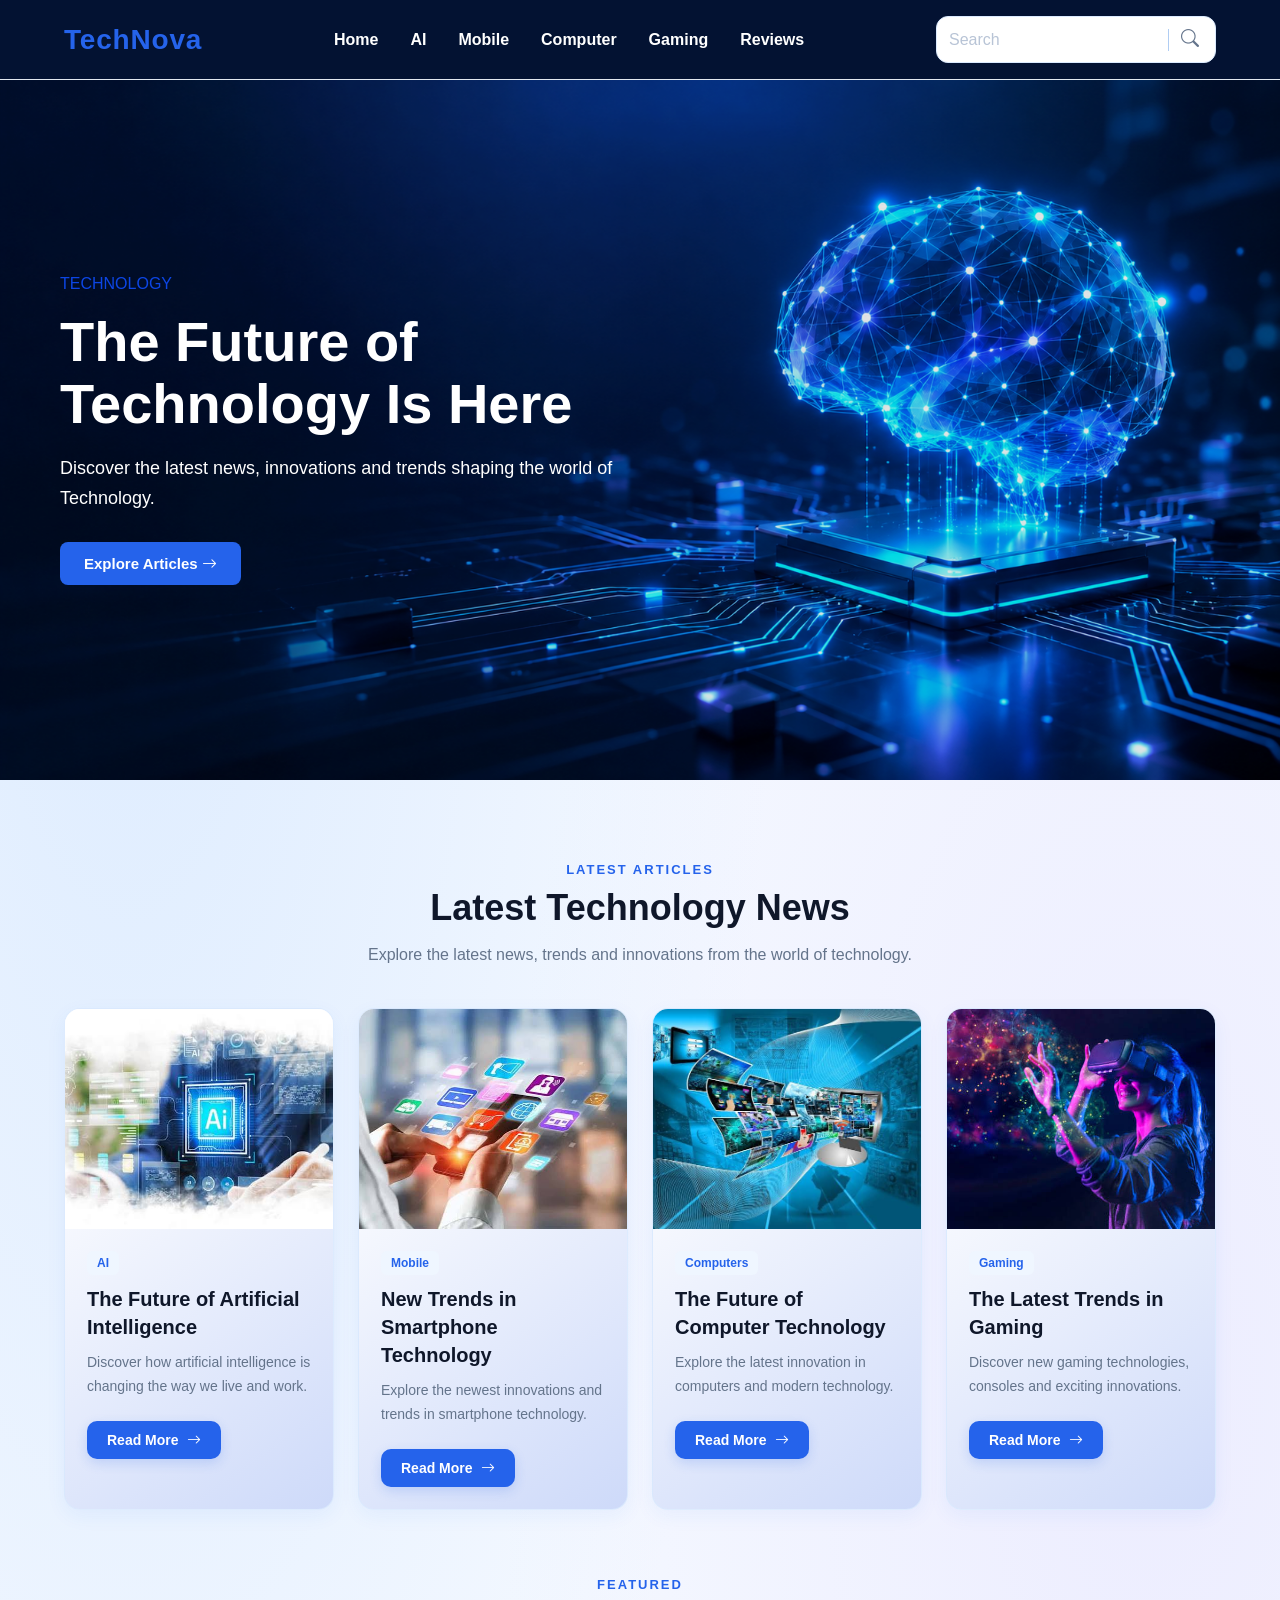
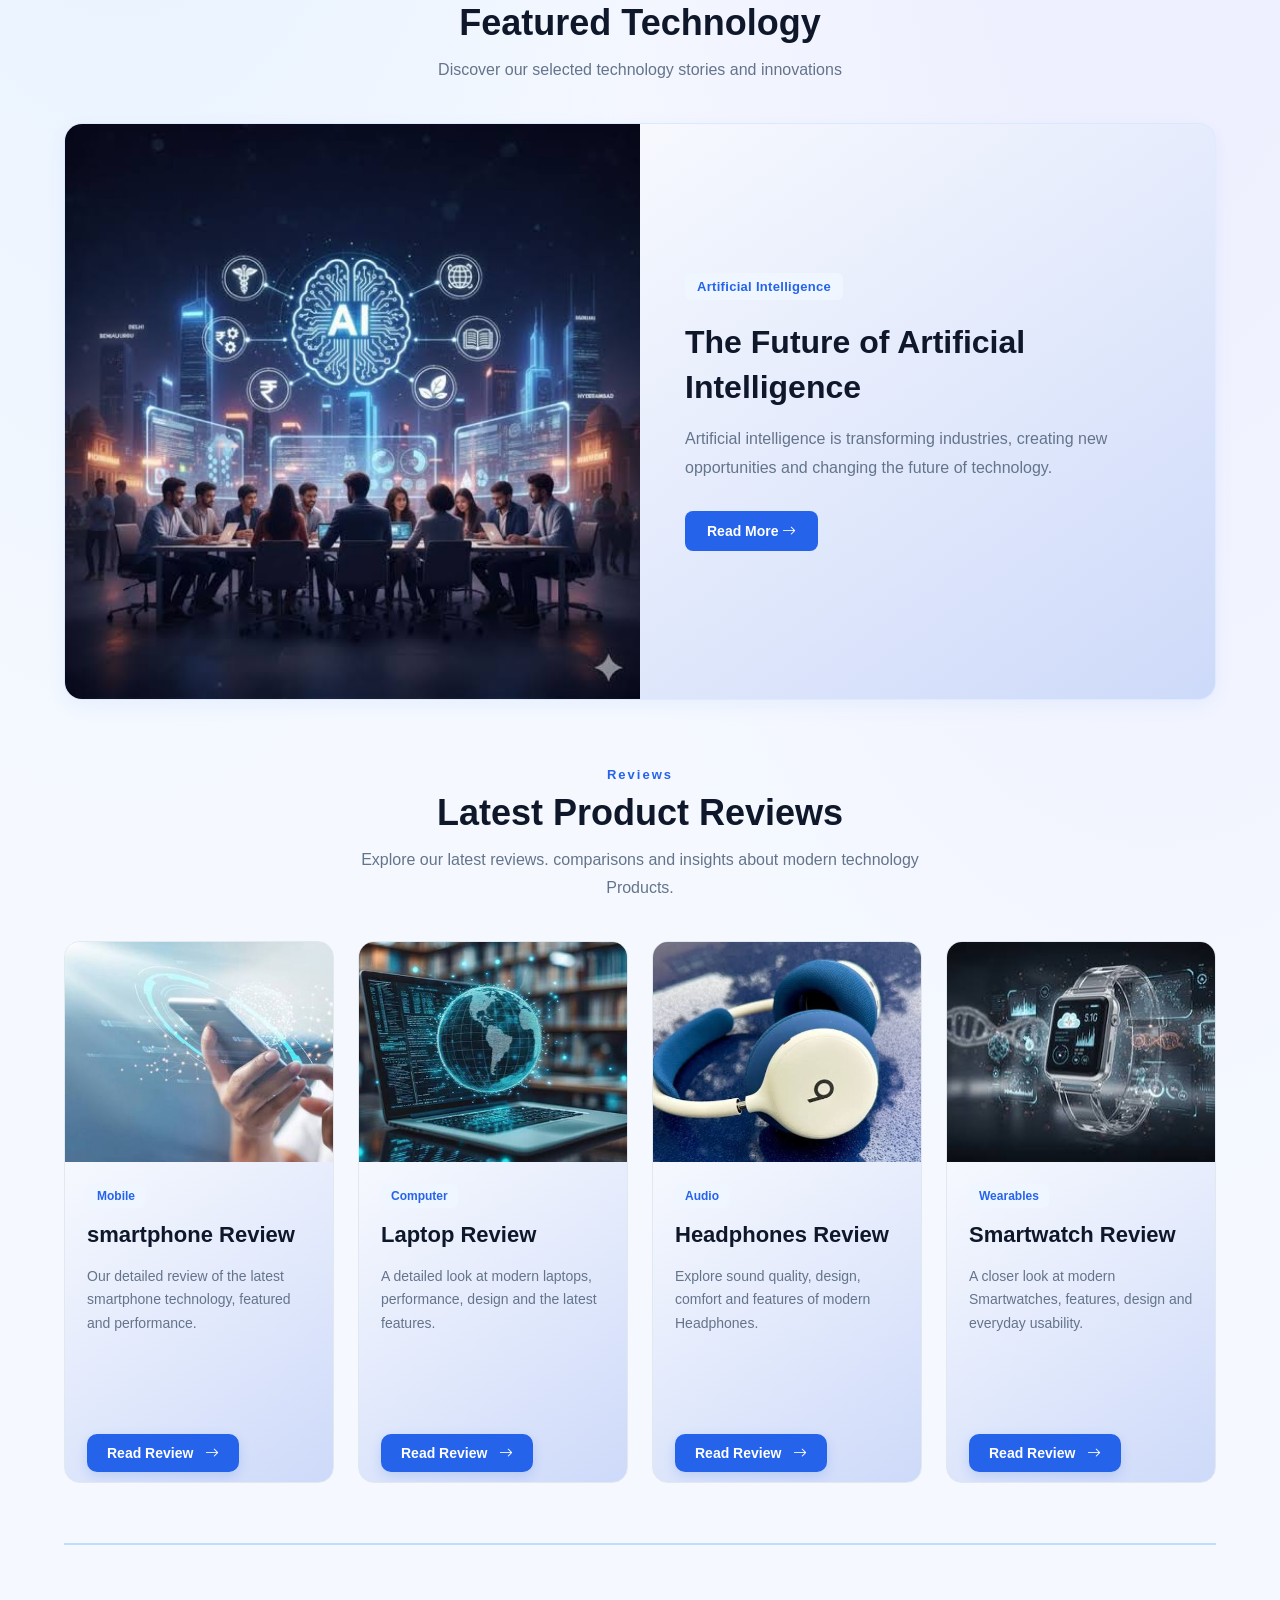
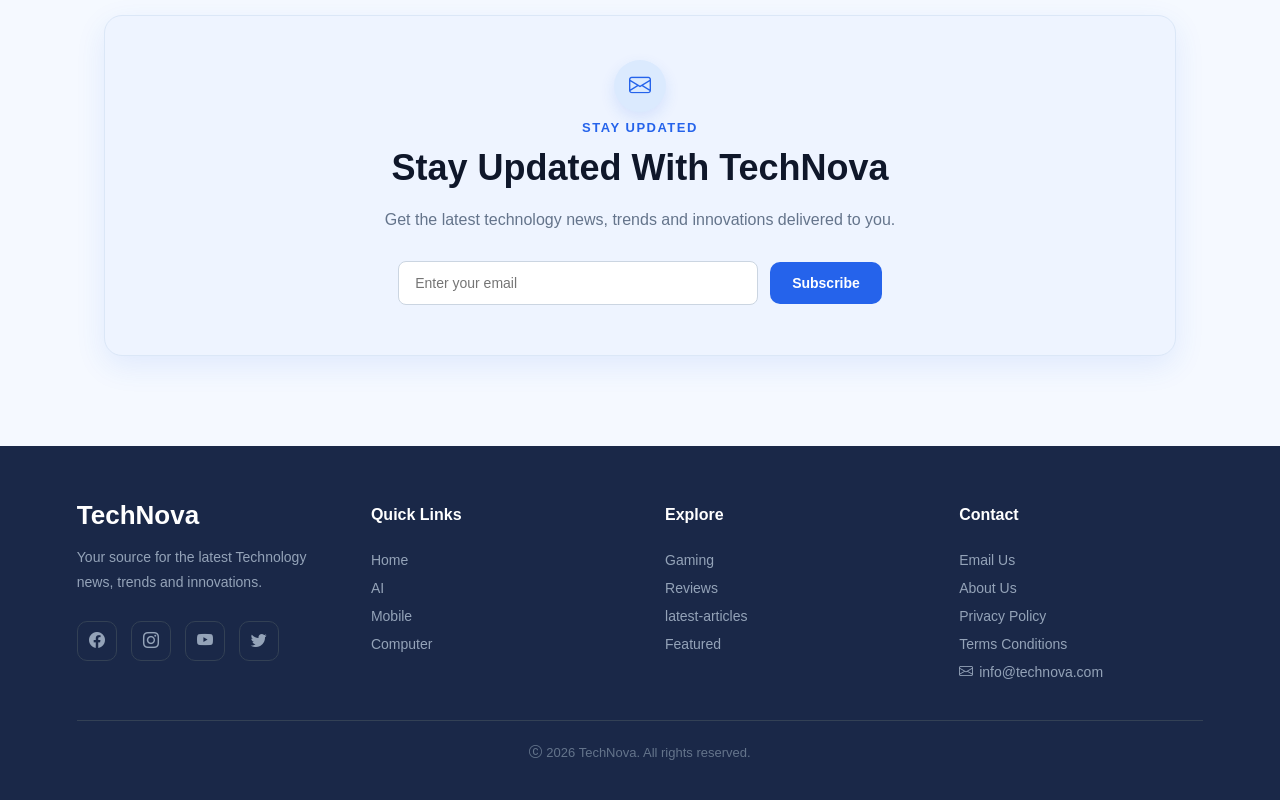
==== index.html @ 368cb89e "update" ====
<!DOCTYPE html>
<html lang='en'>
<head>
    <meta charset='utf-8'>
    <meta name='viewport' content='width=device-width, initial-scale=1'>
    <title>Technology</title> 
    <link rel='stylesheet' href='css/style.css'>
    <link rel="stylesheet" href="https://cdn.jsdelivr.net/npm/bootstrap-icons@1.11.3/font/bootstrap-icons.min.css">

</head>
<body>
    <header>
        <div class="logo">TechNova</div>
        <nav>
            <a href="index.html">Home</a>
            <a href="ai-details.html">AI</a>
            <a href="mobile-details.html">Mobile</a>
            <a href="computer-details.html">Computer</a>
            <a href="gaming-details.html">Gaming</a>
            <a href="reviews.html">Reviews</a>
        </nav>

        <div class="header-actions">
            <div class="search-content">
                <input type="search" id="searchInput" placeholder="Search" aria-label="Search technology">
                <span class="search-divider"></span>
                <button id="searchToggle" type="button" aria-label="Start search">
                    <i class="bi bi-search"></i>

                </button>

            </div>
            <div id="searchResults"></div>
            
        </div>

        

        
    </header>

    <!-- بخش دوم -->
     <main>
        <section class="hero">
            <div class="hero-content">
                <span class="hero-label">TECHNOLOGY</span>
                <h1>The Future of Technology Is Here</h1>
                <p>
                    Discover the latest news, innovations and trends shaping the world of Technology.
                </p>

                <a href="#" class="hero-btn">Explore Articles <i class="bi bi-arrow-right"></i></a>

            </div>

            <div class="brain-trigger"></div>

            <div class="hero-icons">

                <svg class="brain-connections">
                    <line class="connection-ai" x1="650" y1="175" x2="700" y2="155" />
                </svg>    

                </div>

                <!-- <div class="brain-lines">
                    <span class="line line-ai"></span>                    
                    <span class="line line-mobile"></span>
                    <span class="line line-computer"></span>
                    <span class="line line-gaming"></span>
                    <span class="line line-reviews"></span>

                </div> -->
                <span class="hero-icon icon-ai">
                    <i class="bi bi-robot"></i>
                    <span class="icon-label">AI</span>
                </span>

                <span class="hero-icon icon-mobile">
                    <i class="bi bi-phone"></i>
                    <span class="icon-label">Mobile</span>
                </span>

                <span class="hero-icon icon-computer">
                    <i class="bi bi-laptop"></i>
                    <span class="icon-label">Computer</span>
                </span>

                <span class="hero-icon icon-gaming">
                    <i class="bi bi-controller"></i>
                    <span class="icon-label">Gaming</span>
                </span>

                <span class="hero-icon icon-reviews">
                    <i class="bi bi-star"></i>
                    <span class="icon-label">Reviews</span>
                </span>

            </div>

        </section>

        
        <!-- بخش سوم -->
        <section class="latest-articles">
            <div class="section-heading">
                <span>LATEST ARTICLES</span>
                <h2>Latest Technology News</h2>

                <p>
                    Explore the latest news, trends and innovations from the world of technology.
                </p>

            </div>

            <div class="articles-grid">

                <article class="article-card">

                    <img src="images/ai/images (13).jpg" alt="Artificial Intelligence">
                    <div class="article-content">
                        <span class="article-category">AI</span>
                        <h3>The Future of Artificial Intelligence</h3>
                        <p>
                            Discover how artificial intelligence is changing the way we live and work.
                        </p>
                        <a href="ai-details.html" class="read-more">Read More <i class="bi bi-arrow-right"></i></a>

                    </div>

                </article>

                <article class="article-card">

                    <img src="images/mobile/images (25).jpg" alt="Mobile Technology">
                    <div class="article-content">
                        <span class="article-category">Mobile</span>
                        <h3>New Trends in Smartphone Technology</h3>
                        <p>
                            Explore the newest innovations and trends in  smartphone technology.
                        </p>
                        <a href="mobile-details.html" class="read-more">Read More <i class="bi bi-arrow-right"></i></a>

                    </div>

                </article>

                <article class="article-card">
                    <img src="images/computer/images (17).jpg" alt="Computer Technology">
                    <div class="article-content">
                        <span class="article-category">Computers</span>
                        <h3>The Future of Computer Technology</h3>
                        <p>
                            Explore the latest innovation in computers and modern technology.
                        </p>

                        <a href="computer-details.html" class="read-more">Read More <i class="bi bi-arrow-right"></i></a>

                    </div>

                </article>

                <article class="article-card">
                    <img src="images/gaming/images (31).jpg" alt="Gaming Technology">
                    <div class="article-content">
                        <span class="article-category">Gaming</span>
                        <h3>The Latest Trends in Gaming</h3>
                        <p>
                            Discover new gaming technologies, consoles and exciting innovations.
                        </p>
                        <a href="gaming-details.html" class="read-more">Read More <i class="bi bi-arrow-right"></i></a>

                    </div>

                </article>
            </div>
        </section>

        <!-- بخش چهارم -->
        <section class="featured-section">
            <div class="section-heading">
                <span>FEATURED</span>
                <h2>Featured Technology</h2>
                <p>
                    Discover our selected technology stories and innovations
                </p>

            </div>

            <div class="featured-card">
                <div class="featured-image">
                    <img src="images/images (14).jpg" alt="Featured Technology">

                </div>

                <div class="featured-content">
                <span class="featured-category">Artificial Intelligence</span>
                <h3>The Future of Artificial Intelligence</h3>
                <p>
                    Artificial intelligence is transforming industries, creating new opportunities and changing the future of technology.
                </p>

                <a href="#" class="featured-btn">Read More <i class="bi bi-arrow-right"></i></a>

            </div>

            </div>
           
        </section>

        <!-- بخش 5 -->

        <section class="reviews-section">
            <div class="section-heading">
                <span>Reviews</span>
                <h2>Latest Product Reviews</h2>
                <p>
                    Explore our latest reviews. comparisons and insights about modern technology Products.
                </p>

            </div>
            <!-- کارت اول -->

            <div class="reviews-card">
                <article class="review-card">
                    <div class="review-image">
                    <img src="images/mobile/images (24).jpg" alt="Smartphone Review">
                    </div>

                    <div class="review-content">
                        <span class="review-category">Mobile</span>
                        <h3>smartphone Review</h3>
                        <p>
                            Our detailed review of the latest smartphone technology, featured and performance.
                        </p>
                        <!-- <div class="review-rating">
                            <i class="bi bi-star-fill"></i>
                            <i class="bi bi-star-fill"></i>
                            <i class="bi bi-star-fill"></i>
                            <i class="bi bi-star-fill"></i>
                            <i class="bi bi-star-fill"></i>
                            <span>4.8 / 5</span>

                        </div> -->


                        <a href="smartphone-review.html" class="review-btn">Read Review <i class="bi bi-arrow-right"></i></a>

                    </div>

                </article>
                <!-- کارت دوم -->
                <article class="review-card">
                    <div class="review-image">
                        <img src="images/computer/images (39).jpg" alt="Laptop Review">

                    </div>

                    <div class="review-content">
                        <span class="review-category">Computer</span>
                        <h3>Laptop Review</h3>
                        <p>
                            A detailed look at modern laptops, performance, design and the latest features.
                        </p>
                        <!-- <div class="review-rating">
                            <i class="bi bi-star-fill"></i>
                            <i class="bi bi-star-fill"></i>
                            <i class="bi bi-star-fill"></i>
                            <i class="bi bi-star-fill"></i>
                            <i class="bi bi-star-half"></i>
                            <span>4.6 / 5</span>

                        </div> -->
                        <a href="computer-review.html" class="review-btn">Read Review <i class="bi bi-arrow-right"></i></a>

                    </div>

                </article>
                <!-- کارت سوم -->
                 <article class="review-card">
                    <div class="review-image">
                        <img src="images/123.jpg" alt="Headphones Review">

                    </div>

                    <div class="review-content">
                        <span class="review-category">Audio</span>
                        <h3>Headphones Review</h3>
                        <p>
                            Explore sound quality, design, comfort and features of modern Headphones.
                        </p>
                        <!-- <div class="review-rating">
                            <i class="bi bi-star-fill"></i>
                            <i class="bi bi-star-fill"></i>
                            <i class="bi bi-star-fill"></i>
                            <i class="bi bi-star-fill"></i>
                            <i class="bi bi-star-fill"></i>
                            <span>4.7 / 5</span>

                        </div> -->
                        <a href="#" class="review-btn">Read Review <i class="bi bi-arrow-right"></i></a>

                    </div>

                 </article>

                 <!-- کارت 4 -->
                  <article class="review-card">
                    <div class="review-image">
                        <img src="images/ttttt.jpg" alt="Smartwatch Review">

                    </div>

                    <div class="review-content">
                        <span class="review-category">Wearables</span>
                        <h3>Smartwatch Review</h3>
                        <p>
                            A closer look at modern Smartwatches, features, design and everyday usability.
                        </p>
                        <!-- <div class="review-rating">
                            <i class="bi bi-star-fill"></i>
                            <i class="bi bi-star-fill"></i>
                            <i class="bi bi-star-fill"></i>
                            <i class="bi bi-star-fill"></i>
                            <i class="bi bi-star-half"></i>
                            <span>4.4 / 5</span>

                        </div> -->
                        <a href="#" class="review-btn">Read Review <i class="bi bi-arrow-right"></i></a>

                    </div>

                  </article>
            </div>

        </section>

        <!-- Newsletter بخش 6 -->
         <section class="newsletter-section">
            <div class="newsletter-content">
                <span class="newsletter-icon">
                    <i class="bi bi-envelope"></i>
                </span>

                <span class="newsletter-label">STAY UPDATED</span>
                
                <h2>Stay Updated With TechNova</h2>
                <p>
                    Get the latest technology news, trends and innovations delivered to you.
                </p>
                <form class="newsletter-form">
                    <input type="email" placeholder="Enter your email">
                    <button type="submit">Subscribe</button>
                </form>

            </div>

         </section>

         
     </main>
     <!-- footer  -->
      <footer class="footer">
        <div class="footer-content">
            <div class="footer-about">
                <h3>TechNova</h3>
                <p>
                    Your source for the latest Technology news, trends and innovations.
                </p>

                <div class="footer-socials">
                    <a href="#"><i class="bi bi-facebook"></i></a>
                    <a href="#"><i class="bi bi-instagram"></i></a>
                    <a href="#"><i class="bi bi-youtube"></i></a>
                    <a href="#"><i class="bi bi-twitter"></i></a>

                </div>

            </div>

            <div class="footer-links">
                <h4>Quick Links</h4>
                <a href="#">Home</a>
                <a href="#">AI</a>
                <a href="#">Mobile</a>
                <a href="#">Computer</a>

            </div>

            <div class="footer-links">
                <h4>Explore</h4>
                <a href="#">Gaming</a>
                <a href="#">Reviews</a>
                <a href="#">latest-articles</a>
                <a href="#">Featured</a>

            </div>

            <div class="footer-links">
                <h4>Contact</h4>
                <a href="#">Email Us</a>
                <a href="#">About Us</a>
                <a href="#">Privacy Policy</a>
                <a href="#">Terms Conditions</a>
                <a href="mailto:info@technova.com"><i class="bi bi-envelope"></i>info@technova.com</a>
               
            </div>
            
        </div>

        <div class="footer-bottom">
            <p><i class="bi bi-c-circle"></i>2026 TechNova. All rights reserved.</p>

        </div>
       

      </footer>
     
    










    <!-- <script src="js/script.js"></script> -->

    <script src="js/search.js"></script>
</body>
</html>
---- css/style.css ----
body {
    background: radial-gradient(ellipse at 10% 10%, rgba(191, 219, 254, 0.45), transparent 40%), radial-gradient(ellipse at 90% 35%, rgba(221, 214, 254, 0.35), transparent 40%), #f5f9ff;
}


* {
    margin: 0;
    padding: 0;
    box-sizing: border-box;
}

header {
    width: 100%;
    padding: 16px 5%;
    display: flex;
    align-items: center;
    justify-content: space-between;
    background-color: #031232;
    border-bottom: 1px solid #e2e8f0;
}

.logo {
    font-size: 28px;
    font-weight: 800;
    letter-spacing: 0.8px;
    color: #2563eb;
}

nav {
    display: flex;
    align-items: center;
    gap: 32px;
    
}

nav a {
    text-decoration: none;
    font-size: 16px;
    font-weight: 600;
    color: #334155;
    transition: 0.3s;
    
}

body {
    font-family: Arial, sans-serif;
    
}

.logo {
    color: #2563eb;

}
nav a {
    color: #ffffff;

}
nav a:hover {
    color: #2563eb;

}


.header-actions button {
    display: flex;
    align-items: center;
    justify-content: center;
    width: auto;
    border: none;
    background: transparent;
    cursor: pointer;
    padding: 4px;
    margin: 0;
    flex-shrink: 0;
    border-radius: 10px;
    /* background-color: #ffffff; */
    color: #334155;
    font-size: 18px;
    /* font-weight: 600;
    transition: 0.3s; */
}

.search-content {
    display: flex;
    align-items: center;
    gap: 0;
    width: 100%;
    
}

.search-content input {
    flex: 1;
    width: 0;
    min-width: 0;
    border: none;
    outline: none;
    background: transparent;
    color: #1e293b;
    margin: 0;
    
    font-size: 16px;
}

.search-content input::placeholder {
    color: #b8c4d6;
}

.search-content button {
    display: flex;
    align-items: center;
    justify-content: center;
    width: auto;
    border: none;
    background: transparent;
    color: #64748b;
    cursor: pointer;
    padding: 4px;
    margin: 0;
    flex-shrink: 0;
    font-size: 18px;
}

.search-divider {
    display: block;
    width: 1px;
    height: 22px;
    background-color: #b0cdf3;
    margin: 0 8px;
    
    flex-shrink: 0;
}

.header-actions {
    width: 280px;
    background: #ffffff;
    border: 1px solid #dbeafe;
    border-radius: 12px;
    padding: 8px 12px;
    box-sizing: border-box;

}

.search-content input {
    color: #1e293b;
}



.header-actions button:hover {
    border-color: #2563eb;
    color: #2563eb;
    transform: translateY(-2px);
}
/* section 1 */
.hero {
    width: 100%;
    min-height: 700px;
    margin: 0 auto 60px;
    padding: 60px;
    display: flex;
    align-items: center;
    background-image: url(../images/tech.png);
    background-size: cover;
    background-position: center;
    overflow: hidden;
    position:  relative;
    
}

.hero::before {
    content: "";
    position: absolute;
    inset: 0;
    background: rgba(0, 0, 0, 0.1)
}

.hero-content {
    position: relative;
    z-index: 2;
    max-width: 650px;

}

.hero-content h1 {
    color: #ffffff;

}
.hero-content p {
    color: #ffffff;

}
.hero-label {
    color: #0c46e5;
}
.hero-btn {
    color: #ffffff;
}

.hero-content h1 {
    font-size: 56px;
    line-height: 1.1;
    font-weight: 800;
    margin: 18px 0;
    color: #ffffff;
}

.hero-content p {
    max-width: 560px;
    font-size: 18px;
    line-height: 1.7;
    color: #ffffff;
    margin-bottom: 28px;
}

.hero-btn {
    display: inline-block;
    padding: 13px 24px;
    background-color: #2563eb;
    color: #ffffff;
    text-decoration: none;
    border-radius: 8px;
    font-size: 15px;
    font-weight: 600;
    transition: 0.3s;

}

.hero-btn:hover {
    background-color: #1d4ed8;

}

.hero {
    position: relative;
    margin-bottom: 0;

}
.hero-icons {
    position: absolute;
    inset: 0;
    pointer-events: none;
}

.hero-icon {
    position: absolute;
    width: 48px;
    height: 48px;
    display: flex;
    align-items: center;
    justify-content: center;
    border-radius: 50px;
    background-color: rgba(37, 99,235, 0.18);
    border: 1px solid rgba(255, 255,255, 0.35);
    box-shadow: 0 10px 25px rgba(37, 99, 235, 0.25), 0 0 20px rgba(37, 99, 235, 0.25);
    color: #ffffff;
    font-size: 20px;
    opacity: 0;
    transform: scale(0.5);
    transition: 0.4s ease;
}

.icon-label {
    position: absolute;
    top: 100%;
    margin-top: 6px;
    font-size: 12px;
    font-weight: 600;
    color: #ffffff;
    white-space: nowrap;
}

.hero:has(.brain-trigger:hover) .hero-icon {
    opacity: 1;
    transform: scale(1);
}

.hero:has(.brain-trigger:hover) .icon-ai {
    transform: translate(-25px, -20px) scale(1);
}

.hero.hero:has(.brain-trigger:hover) .icon-mobile {
    transform: translate(25px, -15px) scale(1);
}

.hero.hero:has(.brain-trigger:hover) .icon-computer {
    transform: translate(30px, 10px) scale(1);
}

.hero.hero:has(.brain-trigger:hover) .icon-gaming {
    transform: translate(20px, 25px) scale(1);
}

.hero.hero:has(.brain-trigger:hover) .icon-reviews {
    transform: translate(-25px, 20px) scale(1);
}


.icon-ai {
    top: 7%;
    left: 60%;
}
.icon-mobile {
    top: 8%;
    left: 87%;
}

.icon-computer {
    top: 55%;
    left: 89%;
}
.icon-gaming {
    top: 72%;
    left: 76%;
}
.icon-reviews {
    top: 50%;
    left: 60%;
}

.brain-trigger {
    position: absolute;
    width: 300px;
    height: 300px;
    top: 25%;
    left: 65%;
    transform: translate(-50%, -50%);
}
/* 
.brain-lines {
    position: absolute;
    inset: 0;
    pointer-events: none;
    z-index: 10;
}

.line {
    position: absolute;
    height: 0.5px;
    background-color: rgba(125, 211, 252, 0.9);
    transform-origin: left center;
    opacity: 0;
    transition: opacity 0.6s ease, box-shadow 0.6s ease;
    box-shadow: 0 0 4px rgba(125, 211, 252, 0.9), 0 0 10px rgba(37, 99, 235, 0.7);
}

.line-ai {
    top: 175px;
    left: 650px;
    width: 120px; 
    transform: rotate(-25deg) translateX(5px);
    box-shadow: 0 0 4px rgba(125, 211, 252, 0.9), 0 0 10px rgba(37, 99, 235, 0.6);
    background: linear-gradient(90deg, rgba(125, 211, 252, 0.3), rgba(125,211, 252, 1), rgba(125, 211, 252, 0.4));
}



.line-mobile {
    top: 230px;
    left: 700px;
    width: 90px;
    transform: rotate(-5deg);
}

.line-computer {
    top: 300px;
    left: 710px;
    width: 90px;
    transform: rotate(10deg);
}

.line-gaming {
    top: 360px;
    left: 680px;
    width: 90px;
    transform: rotate(25deg);
}

.line-reviews {
    top: 300px;
    left: 620px;
    width: 80px;
    transform: rotate(200deg);
}

.line-mobile, .line-computer, .line-gaming, .line-reviews {
    background-color: rgba(125, 211, 252, 0.9);
    box-shadow: 0 0 4px rgba(125, 211, 252, 0.9), 0 0 10px rgba(37, 99, 235, 0.6);
}

.line-ai::after {
    content: "";
    position: absolute;
    right: 0;
    top: 50%;
    width: 4px;
    height: 4px;
    box-shadow: 0 0 5px #ffffff, 0 0 12px rgba(125, 211, 252, 1);
    border-radius: 50%;
    background-color: #ffffff;
    transform: translateY(-50);
}





.hero:has(.brain-trigger:hover) .line {
    opacity: 1;
    
} */

/* .brain-connections {
    position: absolute;
    inset: 0;
    width: 100%;
    height: 100%;
    pointer-events: none;
    z-index: 9;
}

.connection-ai {
    stroke: #38bdf8;
    stroke-width: 1.5;
    opacity: 1;
    filter: drop-shadow(0 0 4px #38bdf8);
    transition: opacity 0.5s ease;

}


.hero:has(.brain-tigger:hover) .connection-ai {
    opacity: 1;
} */

@media (max-width: 768px) {
    .hero {
        width: 100%;
        min-height: 550px;
        padding: 35px 25px;
    }

    .hero-content h1 {
        font-size: 38px;

    }

    .hero-content p {
        font-size: 16px;
    }
}
/* بخش کارت های خبری */
.latest-articles {
    width: 90%;
    max-width: 1200px;
    margin: 60px auto 0;
    padding: 20px 0 60px;
}

.section-heading {
    text-align: center;
    margin-bottom: 40px;

}

.section-heading span {
    display: inline-block;
    color: #2563eb;
    font-size: 13px;
    font-weight: 700;
    letter-spacing: 2px;
    margin-bottom: 10px;
}

.section-heading h2 {
    font-size: 36px;
    font-weight: 800;
    color: #0f172a;
    margin-bottom: 12px;

}
.section-heading p {
    max-width: 600px;
    margin: 0 auto;
    color: #64748b;
    font-size: 16px;
    line-height: 1.7;
}

.articles-grid {
    display: flex;
    gap: 24px;
    flex-wrap: wrap;
    

}

.article-card {
    flex: 1 1 calc(25% - 18px);
    background: linear-gradient(145deg, #ffffff 15%, #c2d1f8 120%);
    border-radius: 16px;
    overflow: hidden;
    border: 1px solid rgba(219, 234, 254, 0.9);
    box-shadow: 0 6px 20px rgba(37, 99, 235, 0.06);
    transition: all 0.35s ease;
   
}

.article-content {
    padding: 22px;
    min-height: 230px;
    display: flex;
    flex-direction: column;
    justify-content: space-between;
}

.article-card img {
    width: 100%;
    height: 220px;
    object-fit: cover;
    display: block;
    transition: transform 0.4s ease;
}

.article-card:hover img {
    transform: scale(1.04);
}

.article-category {
    display: inline-block;
    width: fit-content;
    padding: 5px 10px;
    background-color: #eff6ff;
    color: #2563eb;
    border-radius: 6px;
    font-size: 12px;
    font-weight: 700;
    margin-bottom: 10px;
}



.article-content h3 {  
    font-size: 20px;
    line-height: 1.4;
    color: #0f172a;
    margin-bottom: 10px;
    min-height: 56px;

}



.article-content p {
    font-size: 14px;
    line-height: 1.7;
    color: #64748b;
    margin-bottom: 18px;
    min-height: 52px;
}

.read-more {
    display: inline-block;
    width: fit-content;
    padding: 11px 20px;
    background-color: #2563eb;
    color: #ffffff;
    text-decoration: none;
    border-radius: 10px;
    font-size: 14px;
    font-weight: 700;
    transition: 0.3s;
    box-shadow: 0 4px 12px rgba(37, 99, 235, 0.18);
   
}

.read-more:hover {
    color: #ffffff;
    background-color: #1d4ed8;
}

.read-more i {
    margin-left: 5px;
    transition: transform 0.3s ease;
}
.read-more:hover i {
    transform: translateX(4px);
}

.article-card:hover {
    transform: translateY(-6px);
    box-shadow: 0 12px 30px rgba(15, 23, 42, 0.08);
}

/* بخش Responcive  */
@media (max-width: 992px) {
    .article-card {
        flex: 1 1 calc(50% - 12px);
    }
}

@media (max-width: 768px) {
    .article-card {
        flex: 1 1 100%;
    }

    .article-content {
        padding: 20px;
    }
    .article-card img {
        height: 180px;
    }

    /* featured */

    
    .featured-image {
        width: 100%;
        height: 220px;
        flex: 0 0 220px;

    }
    .featured-image img {
        width: 100%;
        height: 100%;
        object-fit: cover;
    }
    .featured-content {
        width: 100%;
        flex: 0 0 100%;
        padding: 25px;
        display: block;
        min-height: auto;
        
    }
}

.featured-section {
    width: 90%;
    max-width: 1200px;
    margin: 0 auto;
    padding: 5px 0 60px;
}

.featured-card {
    width: 100%;
    display: flex;
    flex-direction: row;
    align-items: stretch;
    background: linear-gradient(145deg, #ffffff 15%, #c2d1f8 120%);
    border: 1px solid rgba(219, 234, 254, 0.9);
    border-radius: 18px;
    overflow: hidden;
    transition: 0.3s;
    box-shadow: 0 6px 20px rgba(37, 99, 235, 0.06);

}

.featured-category {
    display: inline-block;
    padding: 6px 12px;
    background-color: #eff6ff;
    color: #2563eb;
    border-radius: 6px;
    font-size: 13px;
    font-weight: 700;
    letter-spacing: 0.3px;
    margin-bottom: 4px;
}

.featured-image {
    width: 50%;
}
.featured-card img {
    width: 100%;
    height: 100%;
    object-fit: cover;
    display: block;
}

.featured-content {
    width: 50%;
    padding: 45px;
    display: flex;
    flex-direction: column;
    justify-content: center;
    align-items: flex-start;
}

.featured-content h3 {
    font-size: 32px;
    line-height: 1.4;
    color: #0f172a;
    margin: 16px 0;
    font-weight: 800;
}

.featured-content p {
    font-size: 16px;
    line-height: 1.8;
    color: #64748b;
    margin-bottom: 28px;

}

.featured-btn {
    display: inline-block;
    padding: 12px 22px;
    background-color: #2563eb;
    color: #ffffff;
    text-decoration: none;
    border-radius: 8px;
    font-size: 14px;
    font-weight: 700;
    transition: 0.3s;
}

.featured-btn:hover {
    background-color: #1d4ed8;
    transform: translateY(-2px);
}



.featured-image {
    width: 50%;

}

.featured-image img {
    width: 100%;
    height: 100%;
    object-fit: cover;
    display: block;
    border-radius: 0;
    transition: 0.4s;
}

.featured-card:hover  .featured-image img {
    transform: scale(1.03);
}

.featured-card {
    transition: 0.3s;
}

.featured-card:hover {
    transform: translateY(-5px);
    box-shadow: 0 12px 30px rgba(15, 23, 42, 0.08);
}

/* Reviews */
.reviews-section {
    width: 90%;
    max-width: 1200px;
    margin: 0 auto;
    padding: 5px 0 60px;
}

.reviews-card {
    display: flex;
    gap: 24px;
    align-items: stretch;
}

.review-card {
    flex: 1;
    background: linear-gradient(145deg, #ffffff 15%, #c2d1f8 120%);
    border: 1px solid #e2e8f0;
    border-radius: 16px;
    overflow: hidden;
    transition: 0.3s;
}

.review-image {
    width: 100%;
    height: 220px;
    overflow: hidden;
}

.review-card img {
    width: 100%;
    height: 100%;
    object-fit: cover;
    display: block;
    transition: transform 0.4s ease;
}

.review-content {
    padding: 22px;
    height: 320px;
    display: flex;
    flex-direction: column;
    position: relative;
}

.review-category {
    display: inline-block;
    width: fit-content;
    padding: 5px 10px;
    background-color: #eff6ff;
    color: #2563eb;
    border-radius: 6px;
    font-size: 12px;
    font-weight: 700;
    margin-bottom: 12px;
}

.review-content h3 {
    font-size: 22px;
    line-height: 1.4;
    color: #0f172a;
    margin-bottom: 14px;
    font-weight: 800;
}

.review-content p {
    font-size: 14px;
    line-height: 1.7;
    color: #64748b;
    margin-bottom: 20px;
}

.review-btn {
    display: inline-block;
    width: fit-content;
    padding: 11px 20px;
    background-color: #2563eb;
    color: #ffffff;
    text-decoration: none;
    border-radius: 10px;
    font-size: 14px;
    font-weight: 700;
    transition: 0.3s;
    box-shadow: 0 4px 12px rgba(37, 99, 235, 0.18);
    position: absolute;
    bottom: 10px;
    left: 22px;
}

.review-card:hover {
    transform: translateY(-6px);
    box-shadow: 0 12px 30px rgba(15, 23, 42, 0.08);
}

.review-card:hover img {
    transform: scale(1.08);
}

.review-btn:hover {
    background-color: #1d4ed8;
    transform: translateY(-2px);
    box-shadow: 0 6px 16px rgba(37, 99, 235, 0.25);
}

.review-btn i {
    margin-left: 8px;
}

.review-rating {
    display: flex;
    align-items: center;
    gap: 5px;
    position: absolute;
    bottom: 75px;
    left: 22px;
}

.review-rating i {
    color: #f59e0b;
    font-size: 16px;
}

.review-rating span {
    margin-left: 8px;
    color: #64748b;
    font-size: 14px;
    font-weight: 600;
}

/* Newsletter */
.newsletter-section {
    width: 90%;
    max-width: 1200px;
    margin: 0 auto;
    padding: 70px 40px;
    border-top: 2px solid #bfdbfe;
    position: relative;
    overflow: hidden;
    
    
}



.newsletter-content {
    background-color: #eef4ff;
    border: 1px solid #e2e8f0;
    border-radius: 18px;
    padding: 50px 40px;
    text-align: center;
    border: 1px solid #dbe7f7;
    box-shadow: 0 10px 30px rgba(37, 99, 235, 0.10);
    position: relative;
}


.newsletter-label {
    display: inline-block;
    color: #2563eb;
    font-size: 13px;
    font-weight: 700;
    letter-spacing: 1.5px;
    margin-bottom: 10px;
}

.newsletter-content h2 {
    font-size: 36px;
    line-height: 1.3;
    font-weight: 800;
    color: #0f172a;
    margin-bottom: 14px;
}

.newsletter-content p {
    max-width: 600px;
    margin: 0 auto;
    color: #64748b;
    font-size: 16px;
    line-height: 1.7;
}

.newsletter-form {
    display: flex;
    justify-content: center;
    align-items: center;
    gap: 12px;
    margin-top: 28px;
}

.newsletter-form input {
    width: 360px;
    padding: 13px 16px;
    border: 1px solid #cbd5e1;
    border-radius: 8px;
    color: #0f172a;
    font-size: 14px;
    outline: none;
}

.newsletter-form button {
    padding: 13px 22px;
    border: none;
    border-radius: 10px;
    background-color: #2563eb;
    color: #fff;
    font-size: 14px;
    font-weight: 700;
    cursor: pointer;
    transition: 0.3s;

}

.newsletter-form button:hover {
    background-color: #1d4ed8;
    transform: translateY(-2px);
}

.newsletter-form input:focus {
    border-color: #2563eb;
    box-shadow: 0 0 0 3px rgba(37, 99, 235, 0.1);
    outline: none;
}

.newsletter-content > i {
    font-size: 28px;
    color: #2563eb;
    transition: 0.3s;
    
}

.newsletter-icon {
    width: 52px;
    height: 52px;
    display: flex;
    align-items: center;
    justify-content: center;
    border-radius: 50%;
    background-color: #dbeafe;
    margin: 0 auto;
    transform: translateY(-6px);
    box-shadow: 0 6px 15px rgba(37, 99, 235, 0.12);
}

.newsletter-icon:hover {
    transform: translateY(-6px) scale(1.06);
}

.newsletter-icon i {
    font-size: 22px;
    color: #2563eb;
}




/* footer  */
.footer {
    width: 100%;
    background-color: #1a2848;
    color: #fff;
    padding: 60px 6% 40px;
    margin-top: 20px;
}

.footer-content {
    max-width: 1200px;
    margin: 0 auto;
    display: flex;
    justify-content: space-between;
    gap: 50px;
    
}

.footer-about {
    max-width: 380px;
    

}

.footer-about h3 {
    font-size: 26px;
    font-weight: 700;
    color: #fff;
    margin-bottom: 14px;
    margin-top: -6px;
}

.footer-about p {
    font-size: 14px;
    line-height: 1.8;
    color: #94a3b8;
}

.footer-links h4 {
    font-size: 16px;
    font-weight: 700;
    color: #fff;
    margin-bottom: 16px;
}

.footer-links {
    display: flex;
    flex-direction: column;
    gap: 12px;
}

.footer-links a {
    color: #94a3b8;
    text-decoration: none;
    font-size: 14px;
    transition: 0.3s;
}

.footer-links a:hover {
    color: #2563eb;
}

.footer-bottom {
    margin-top: 40px;
    padding-top: 24px;
    border-top: 1px solid #334155;
    text-align: center;
}

.footer-bottom p {
    font-size: 13px;
    color: #64748b;
}

.footer-bottom i {
    margin-right: 4px;
    font-size: 13px;
}

.footer-content > div {
    flex: 1;
}

.footer {
    margin-top: 20px;
}

.footer-socials {
    display: flex;
    gap: 14px;
    margin-top: 26px;
}

.footer-socials a {
    width: 40px;
    height: 40px;
    display: flex;
    align-items: center;
    justify-content: center;
    border: 1px solid #334155;
    border-radius: 10px;
    color: #94a3b8;
    text-decoration: none;
    transition: 0.3s;
}

.footer-socials a:hover {
    background-color: #2563eb;
    border-color: #2563eb;
    color: #fff;
    transform: translateY(-2px);
}

.footer-links a i {
    margin-right: 6px;
}
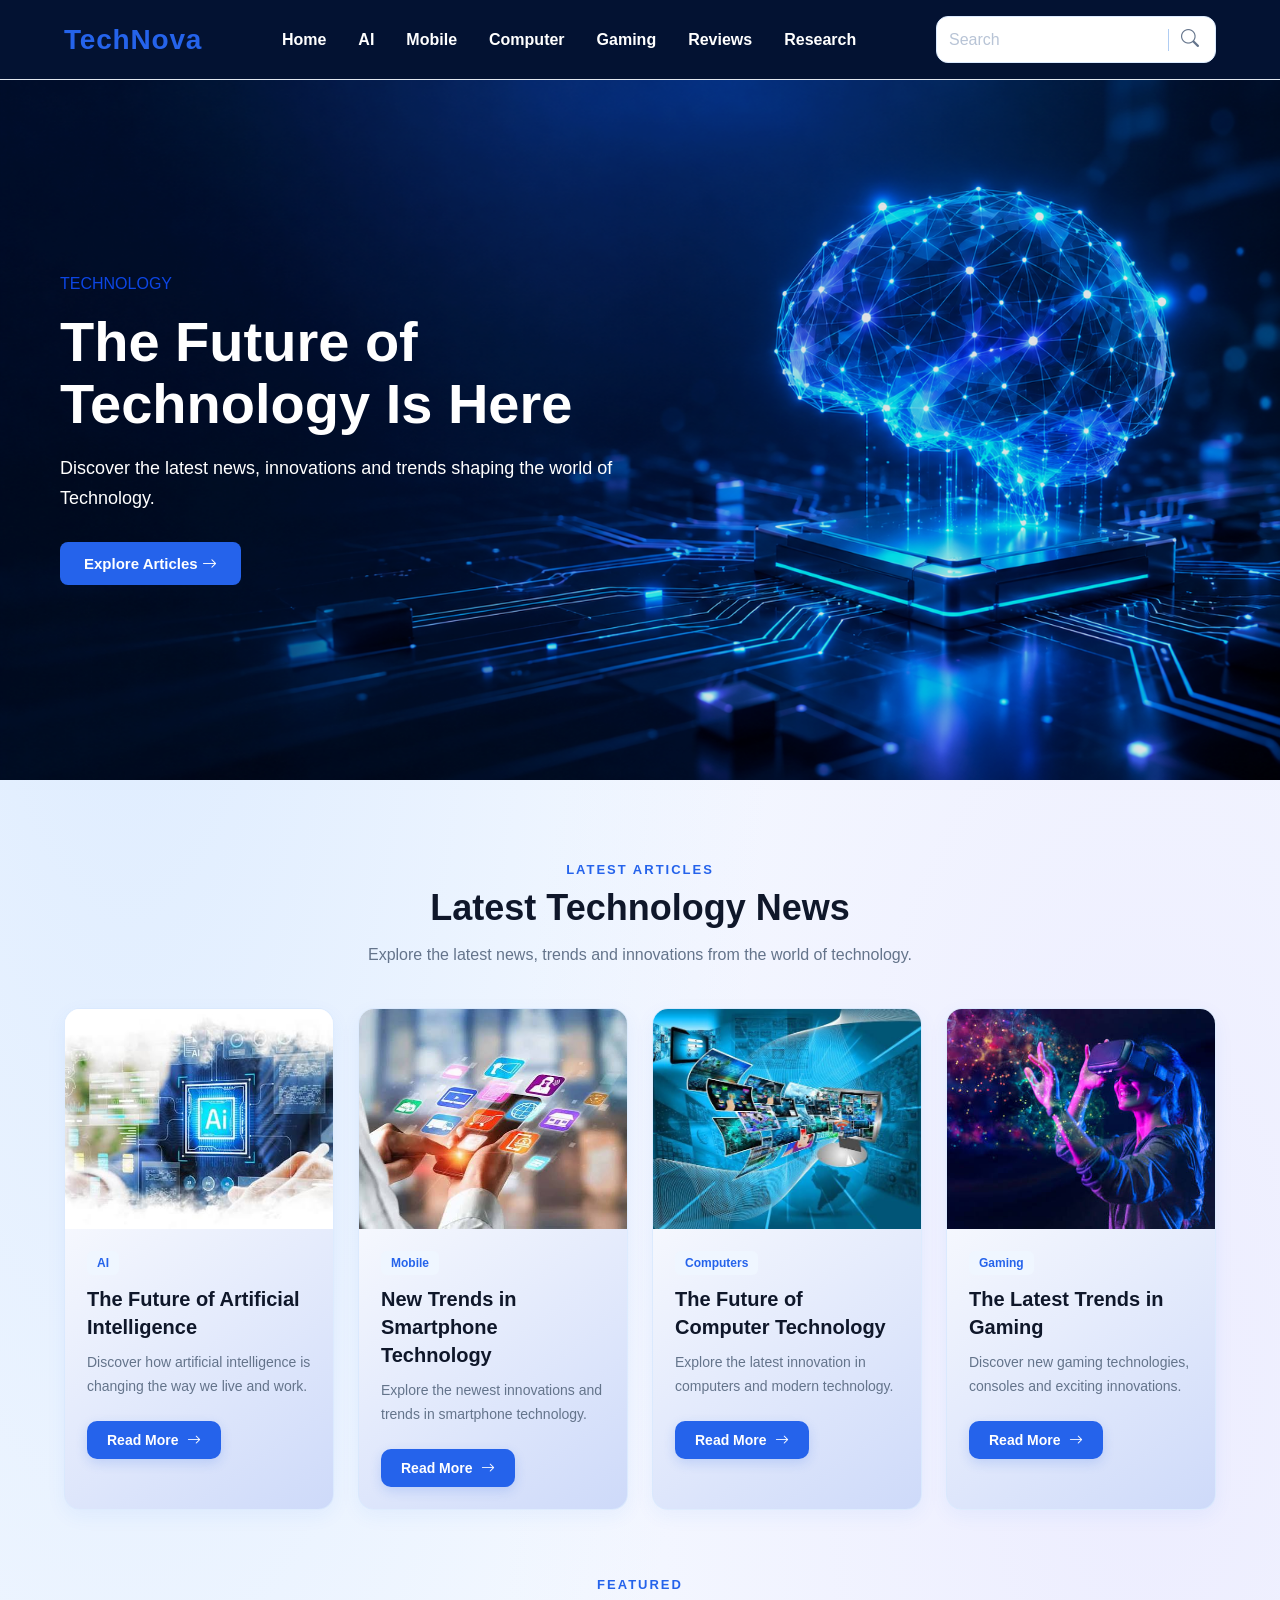
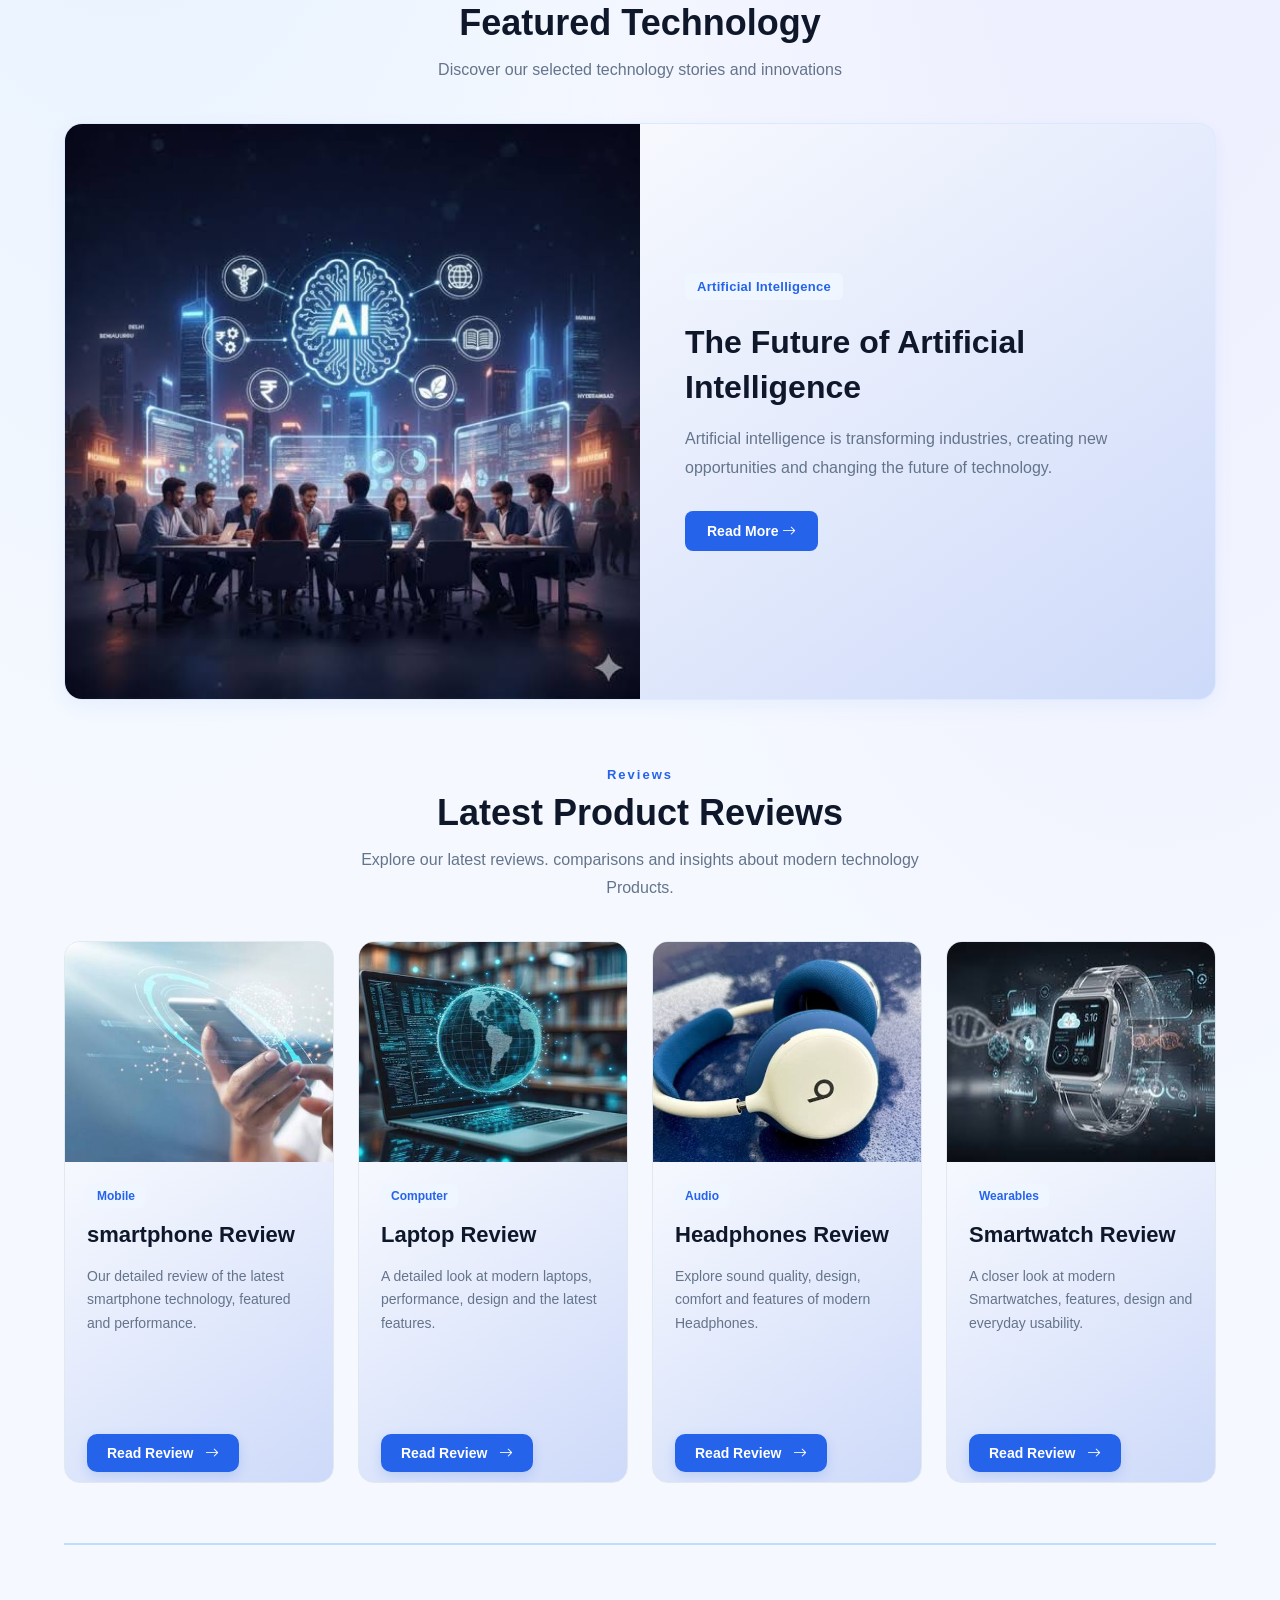
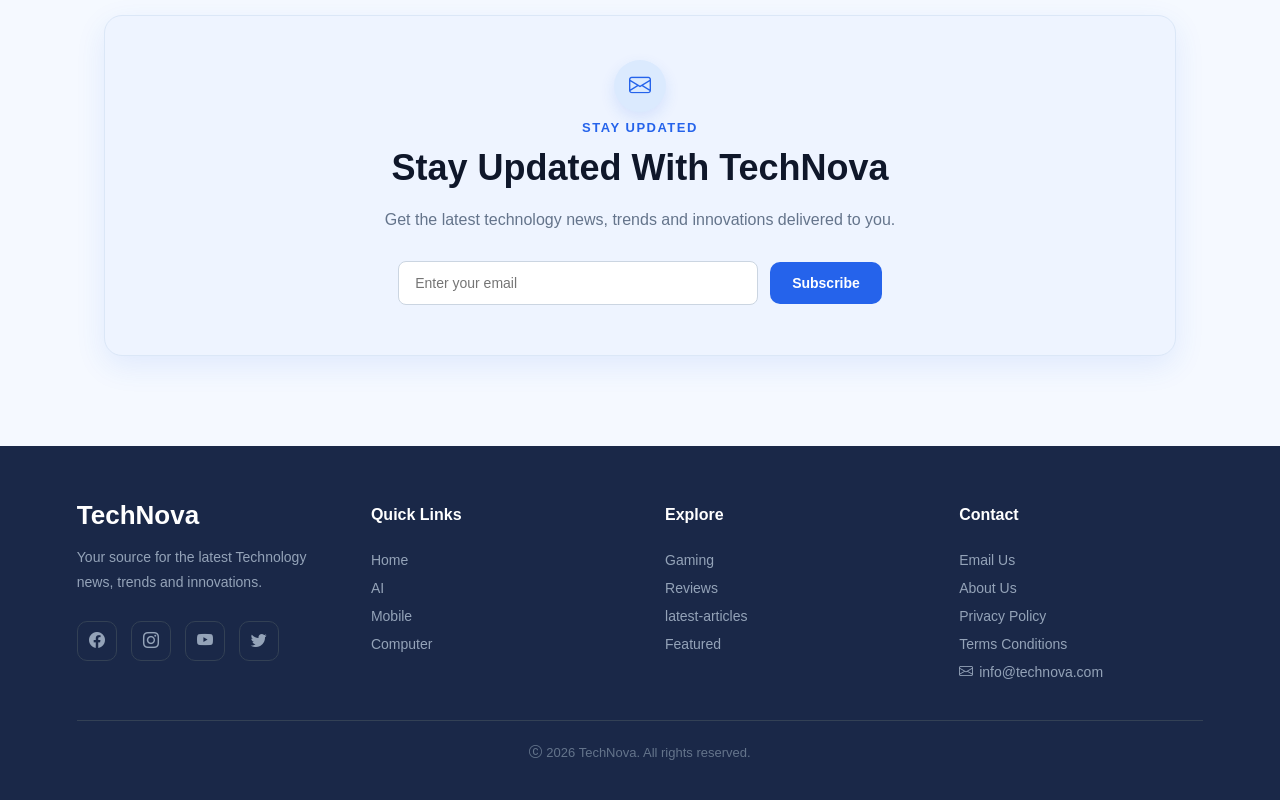
==== commit 28386bbb: "update" ====
--- a/index.html
+++ b/index.html
@@ -18,6 +18,7 @@
             <a href="computer-details.html">Computer</a>
             <a href="gaming-details.html">Gaming</a>
             <a href="reviews.html">Reviews</a>
+            <a href="research.html">Research</a>
         </nav>
 
         <div class="header-actions">
@@ -352,6 +353,8 @@
                     <input type="email" placeholder="Enter your email">
                     <button type="submit">Subscribe</button>
                 </form>
+
+                <p class="newsletter-message" aria-live="polite"></p>
 
             </div>
 
@@ -427,8 +430,9 @@
 
 
 
-    <!-- <script src="js/script.js"></script> -->
+    
 
     <script src="js/search.js"></script>
+    <script src="js/newsletter.js"></script>
 </body>
 </html>
--- a/css/style.css
+++ b/css/style.css
@@ -137,6 +137,7 @@
     border-radius: 12px;
     padding: 8px 12px;
     box-sizing: border-box;
+    position: relative;
 
 }
 
@@ -151,6 +152,66 @@
     color: #2563eb;
     transform: translateY(-2px);
 }
+
+#searchResults {
+    display: none;
+    position: absolute;
+    top: calc(100% + 10px);
+    right: 0;
+    width: 280px;
+    max-height: 320px;
+    overflow-y: auto;
+    background: #ffffff;
+    border: 1px solid #dbeafe;
+    border-radius: 16px;
+    padding: 8px;
+    box-shadow: 0 12px 30px rgba(15, 23, 42, 0.16);
+    z-index: 1000;
+    box-sizing: border-box;
+
+}
+
+.search-result-item {
+    display: flex;
+    align-items: center;
+    
+    padding: 12px 14px;
+    margin-bottom: 4px;
+    color: #334155;
+    text-decoration: none;
+    font-size: 14px;
+    border-radius: 8px;
+    transition: background 0.2s ease, color 0.2s ease;
+    gap: 20px;
+}
+
+.search-result-item:hover {
+    background: #eff6ff;
+    color: #2563eb;
+}
+
+.search-result-item i {
+    font-size: 18px;
+    color: #2563eb;
+    flex-shrink: 0;
+    
+}
+
+.search-result-item:hover i {
+    color: #1d4ed8;
+}
+
+
+#searchResults {
+    margin: 0;
+    padding: 12px;
+    color: #64748b;
+    font-size: 14px;
+}
+
+
+
+
 /* section 1 */
 .hero {
     width: 100%;
@@ -1000,6 +1061,19 @@
     color: #2563eb;
 }
 
+.newsletter-message {
+    width: 360px;
+    max-width: 100%;
+    margin: 12px auto 0;
+    text-align: left;
+   
+    font-size: 5px;
+    font-weight: 300;
+    line-height: 1;
+    box-sizing: border-box;
+    
+}
+
 
 
 
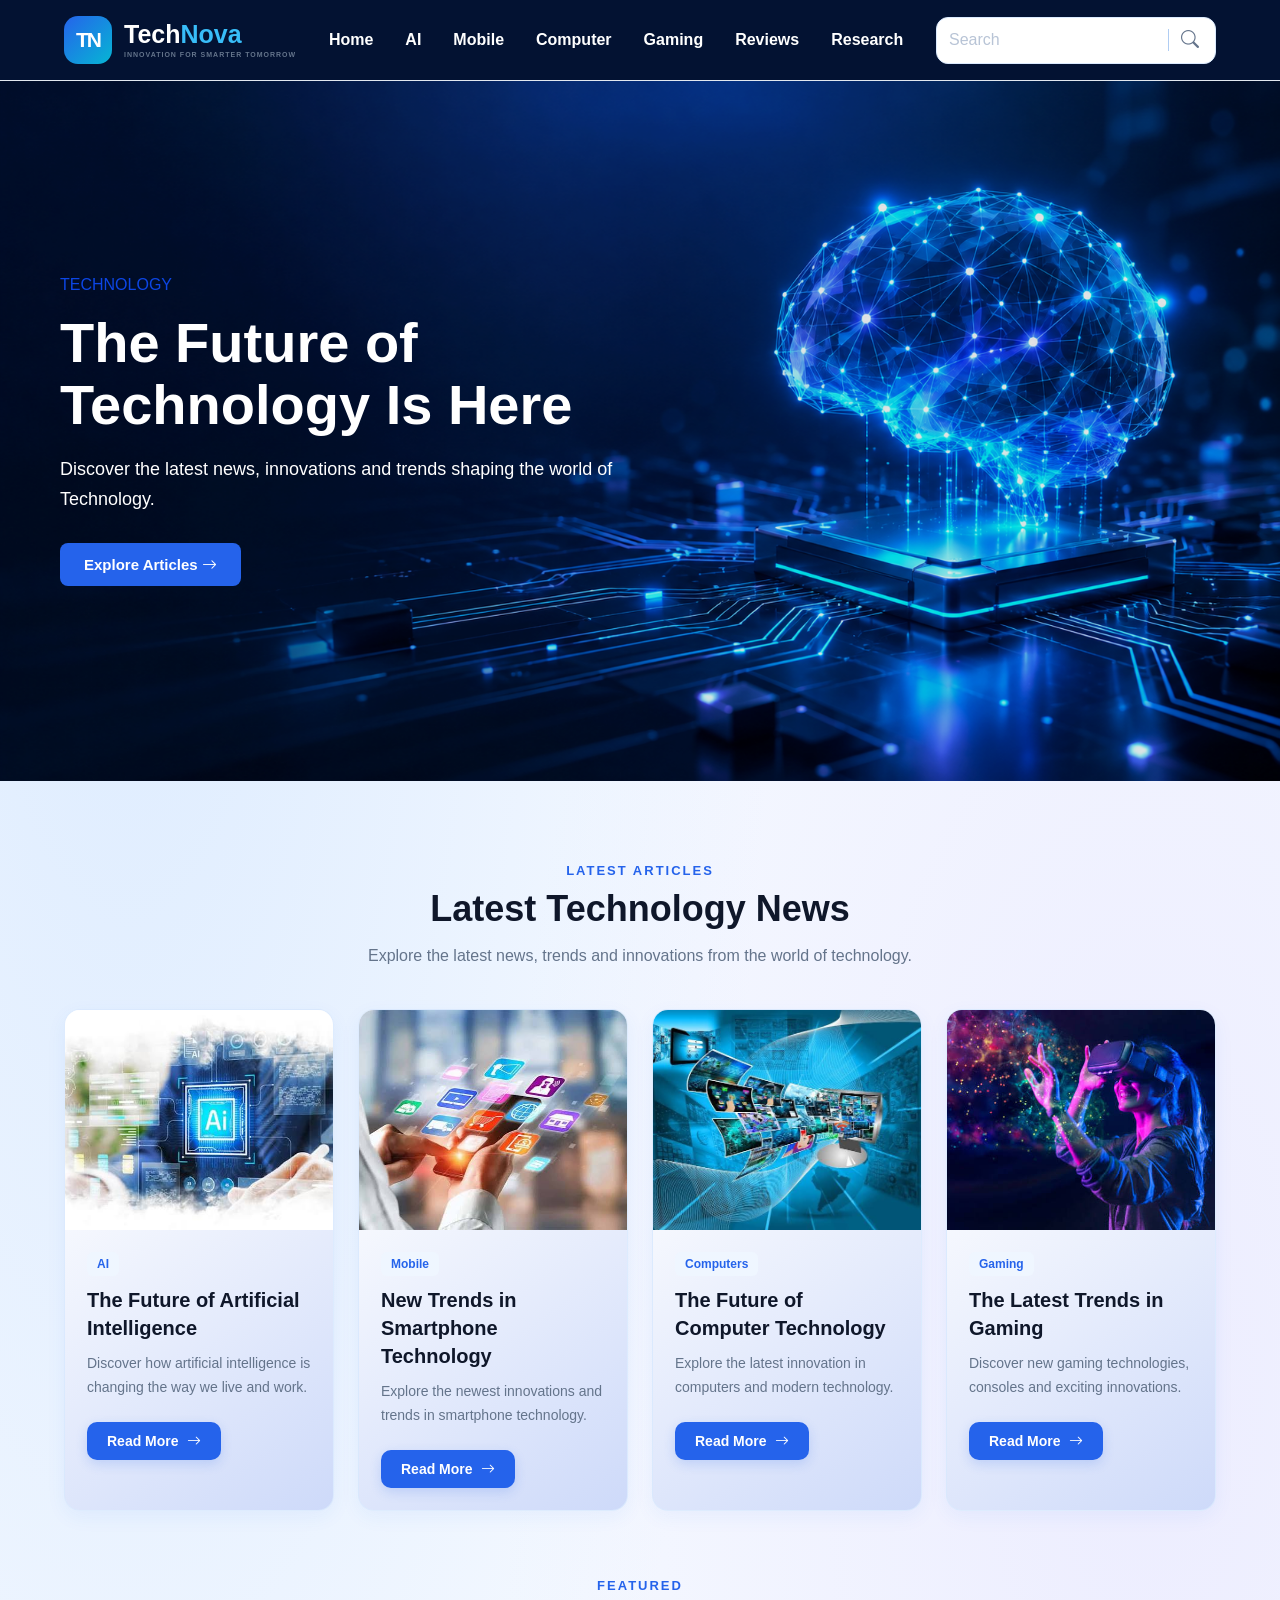
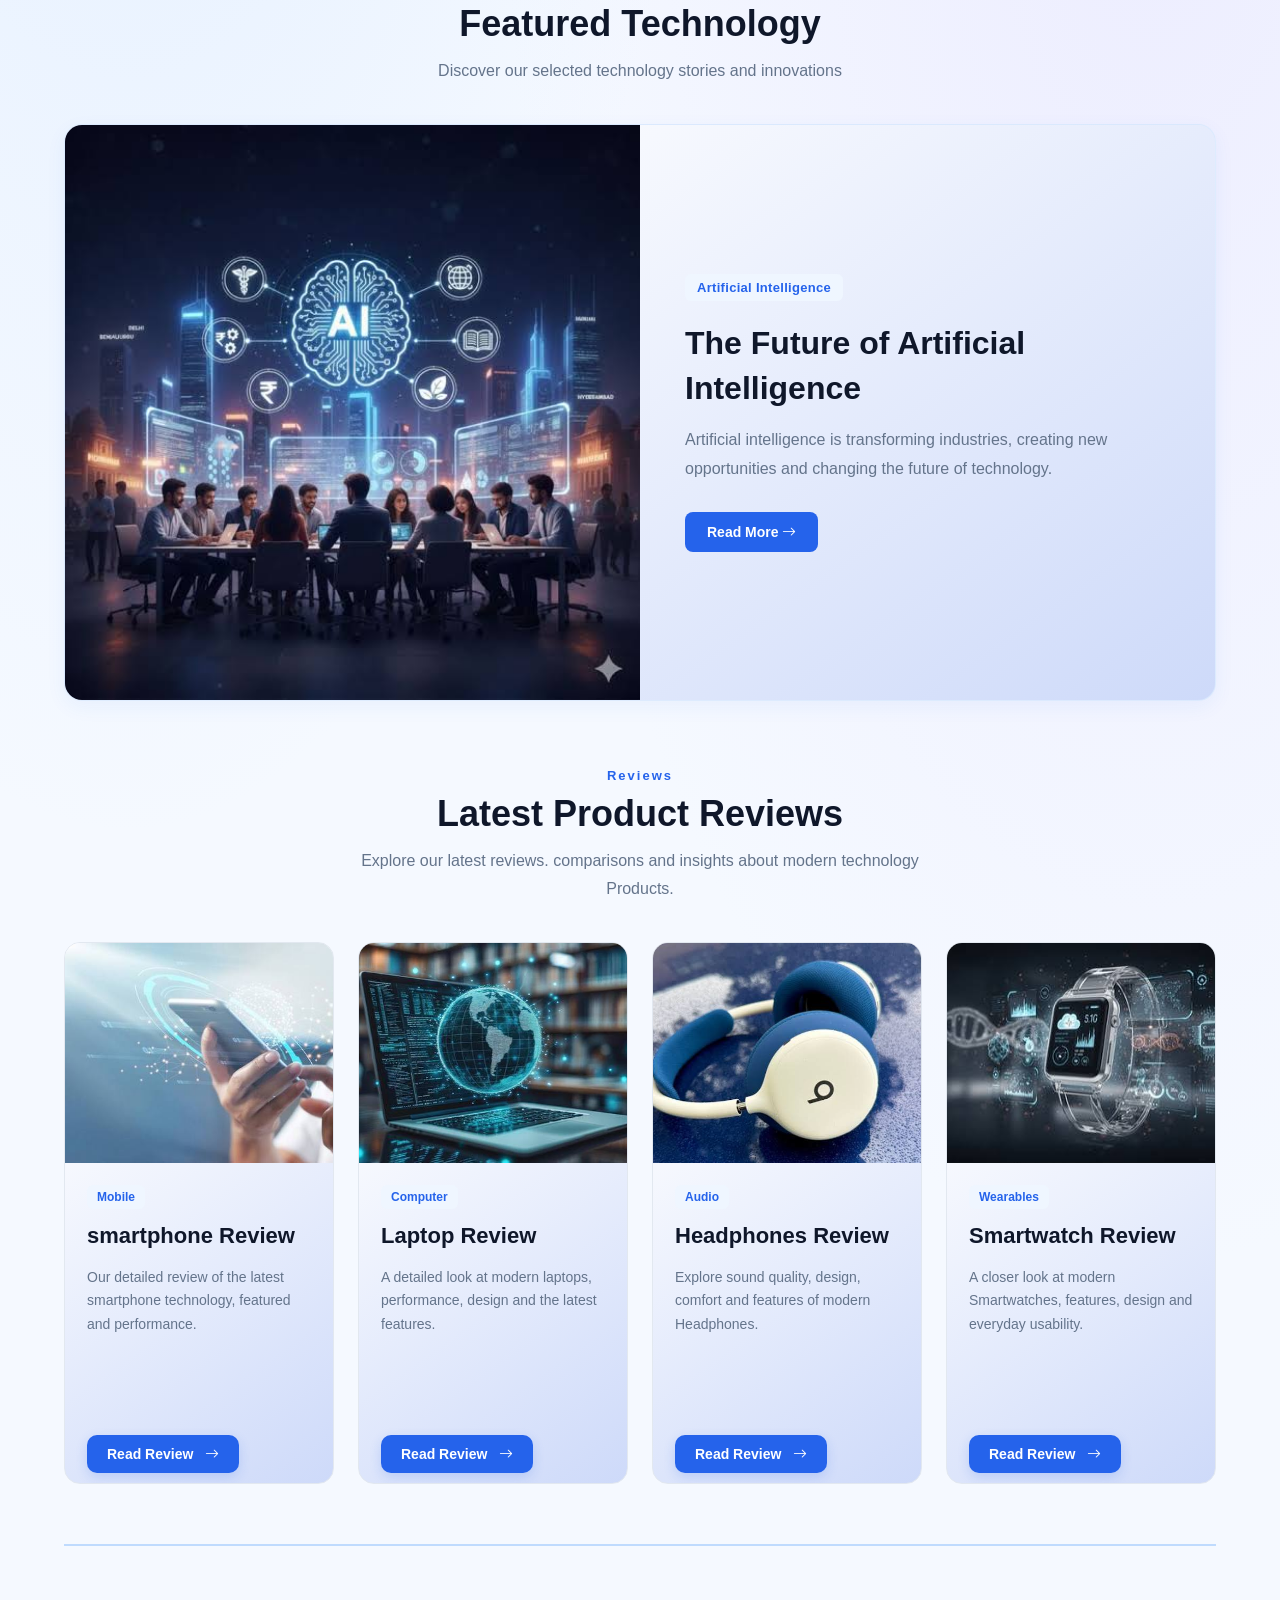
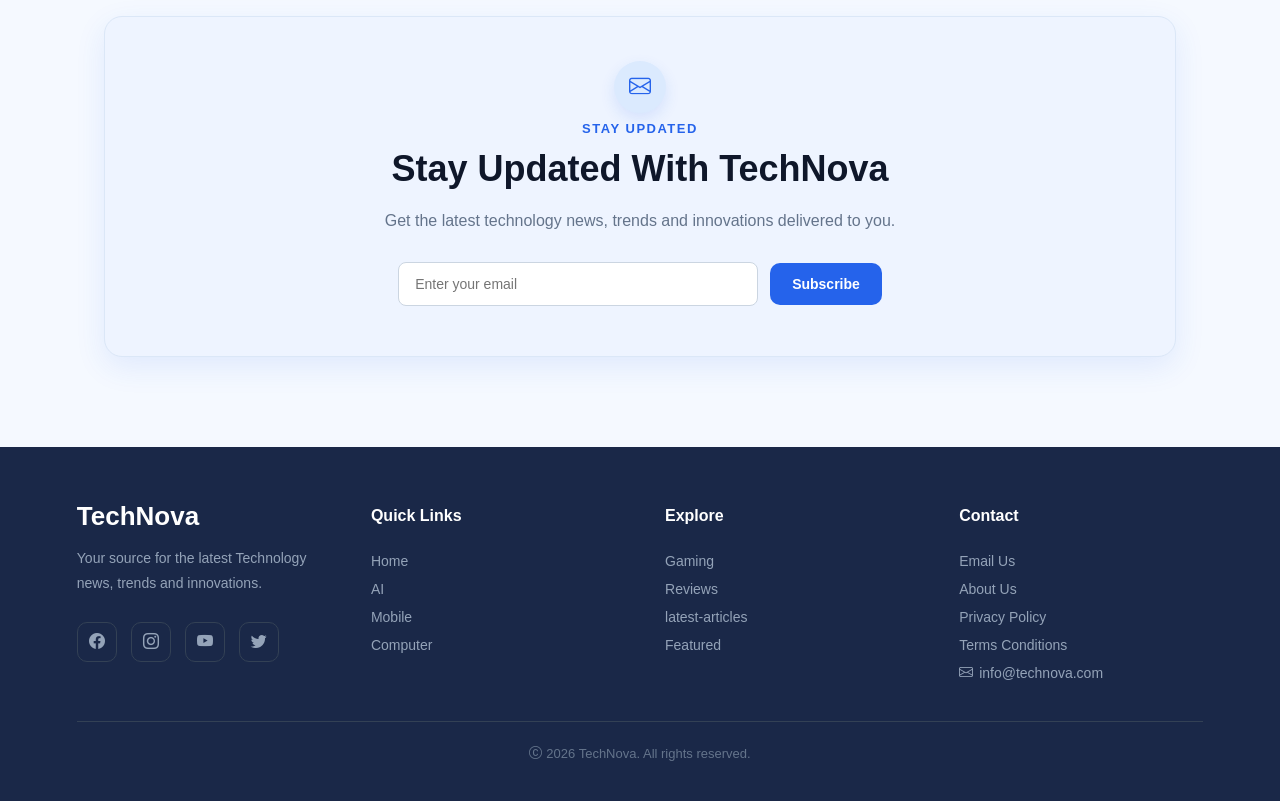
==== commit 517b3980: "update" ====
--- a/index.html
+++ b/index.html
@@ -10,7 +10,18 @@
 </head>
 <body>
     <header>
-        <div class="logo">TechNova</div>
+        <!-- <div class="logo">TechNova</div> -->
+         <a href="index.html" class="logo">
+            <span class="logo-icon">TN</span>
+            <span class="logo-text">
+                <span class="logo-name">
+                    <span class="logo-tech">Tech</span>
+                    <span class="logo-nova">Nova</span>
+                </span>
+                <span class="logo-slogan">INNOVATION FOR SMARTER TOMORROW</span>
+            </span>
+         </a>
+
         <nav>
             <a href="index.html">Home</a>
             <a href="ai-details.html">AI</a>
--- a/css/style.css
+++ b/css/style.css
@@ -19,12 +19,66 @@
     border-bottom: 1px solid #e2e8f0;
 }
 
-.logo {
+/* .logo {
     font-size: 28px;
     font-weight: 800;
     letter-spacing: 0.8px;
     color: #2563eb;
-}
+} */
+.logo {
+    display: flex;
+    align-items: center;
+    gap: 12px;
+    text-decoration: none;
+}
+
+.logo-icon {
+    width: 48px;
+    height: 48px;
+    display: flex;
+    align-items: center;
+    justify-content: center;
+    border-radius: 14px;
+    background: linear-gradient(135deg, #2563eb, #06b6d4);
+    color: #ffffff;
+    font-size: 21px;
+    font-weight: 800;
+    letter-spacing: -2px;
+
+}
+
+.logo-text {
+    display: flex;
+    flex-direction: column;
+    gap: 4px;
+}
+
+.logo-name {
+    color: #ffffff;
+    font-size: 25px;
+    font-weight: 800;
+    line-height: 1;
+    display: flex;
+    gap: 0;
+}
+
+.logo-tech {
+    color: #ffffff;
+}
+
+.logo-nova {
+    color: #38bdf8;
+}
+
+.logo-slogan {
+    color: #64748b;
+    font-size: 7px;
+    font-weight: 600;
+    letter-spacing: 1px;
+    white-space: nowrap;
+}
+
+
 
 nav {
     display: flex;
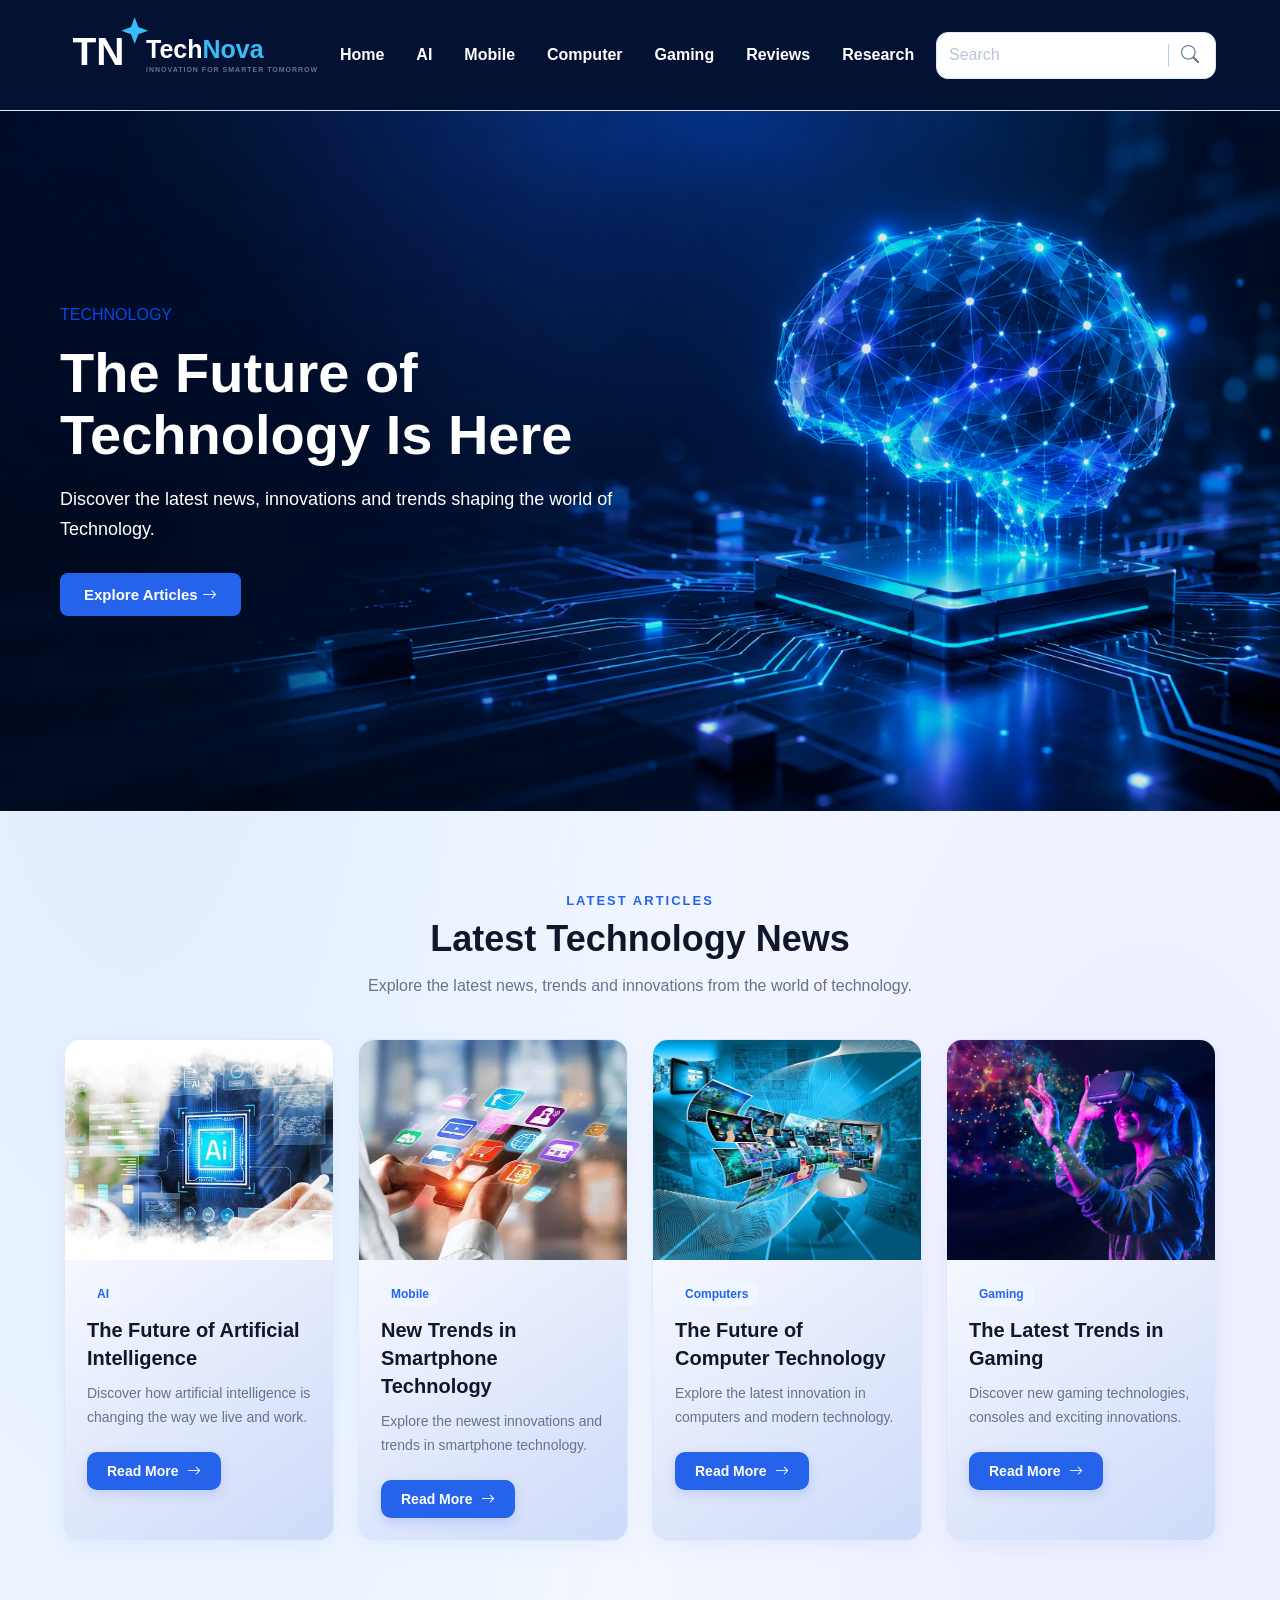
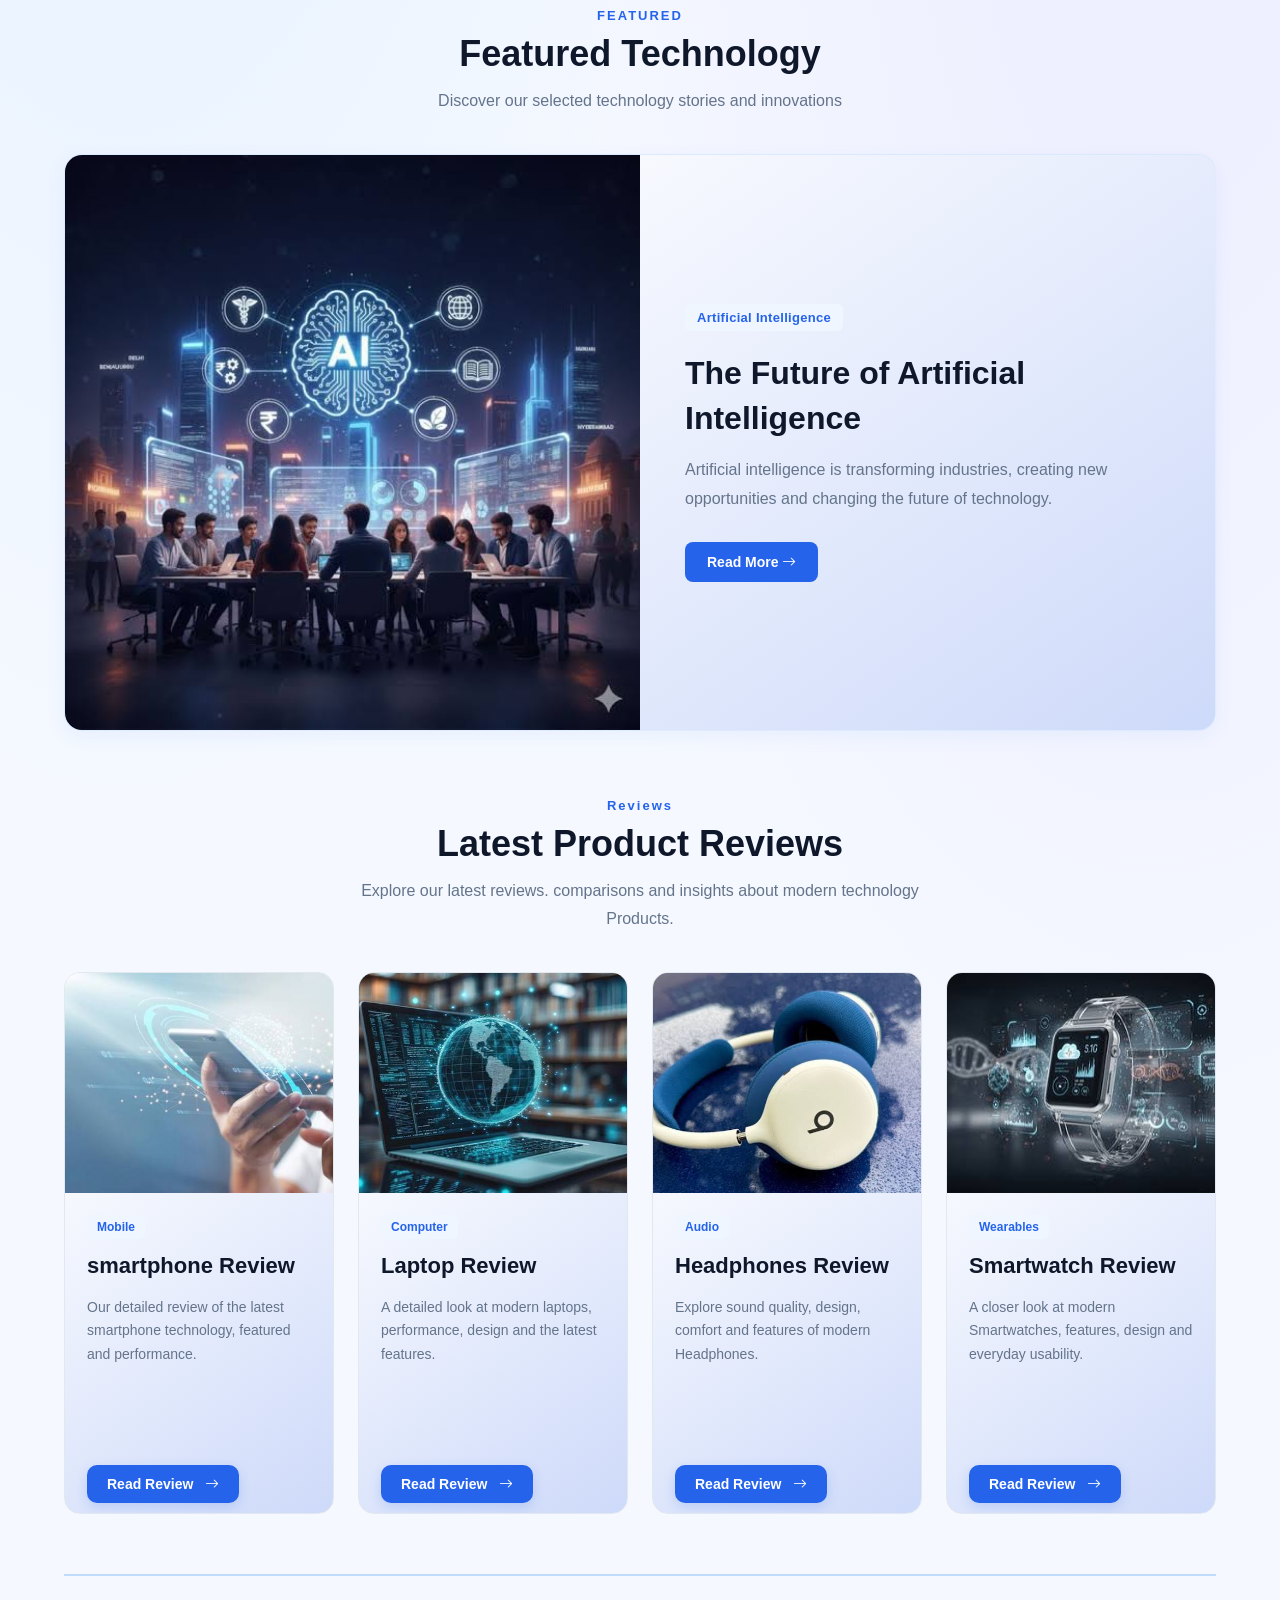
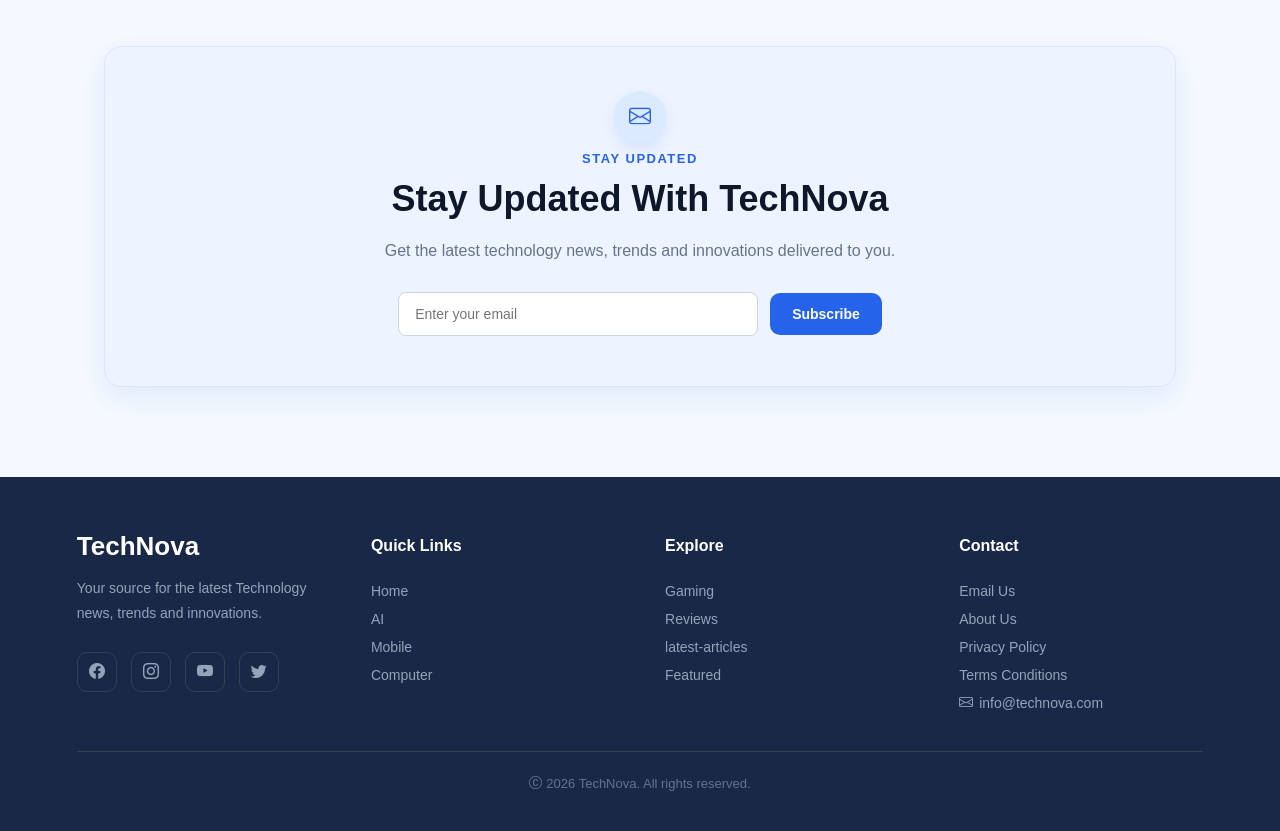
==== commit 3b318a99: "update" ====
--- a/index.html
+++ b/index.html
@@ -12,7 +12,26 @@
     <header>
         <!-- <div class="logo">TechNova</div> -->
          <a href="index.html" class="logo">
-            <span class="logo-icon">TN</span>
+
+            <span class="logo-icon">
+                <svg viewBox="0 0 64 64" xmlns="http://www.w3.org/2000/svg" aria-label="TN star logo" rol="img">
+                    <defs>
+                        <linearGradient id="logoGlow" x1="0" y1="0" x2="1" y2="1">
+                            <stop offest="0%" stop-color="#38bdf8"/>
+                        </linearGradient>
+                    </defs>
+
+                    <!-- <path d="M8 42 c17 56, 39 55, 51 33" fill="none" stroke="url(#logoGlow)" stroke-width="3" stroke-linecap="round"/>
+                    <path d="M9 22 L9 12 L43 12" fill="none" stroke="#38bdf8" stroke-width="2.5" stroke-linecap="round"/> -->
+
+                    <text x="7" y="40" font-size="32" font-weight="800" font-family="Arial, sans-serif" fill="#ffffff">TN</text>
+
+                    <path d="M58 1 L61 9 L69 12 L61 15 L58 23 L55 15 L47 12 L55 9 Z" fill="url(#logoGlow)"/>
+                    <!-- <circle cx="16" cy="51" r="2" fill="#38bdf8"/> -->
+                </svg>
+            </span>
+
+
             <span class="logo-text">
                 <span class="logo-name">
                     <span class="logo-tech">Tech</span>
@@ -24,11 +43,59 @@
 
         <nav>
             <a href="index.html">Home</a>
-            <a href="ai-details.html">AI</a>
-            <a href="mobile-details.html">Mobile</a>
-            <a href="computer-details.html">Computer</a>
-            <a href="gaming-details.html">Gaming</a>
-            <a href="reviews.html">Reviews</a>
+            <div class="nav-dropdown">
+                <a href="ai-details.html" class="nav-link">AI</a>
+                <div class="dropdown-menu">
+                    <a href="ai-details.html#what-is-ai">What is AI</a>
+                    <a href="ai-details.html#ai-applications">Applications</a>
+                    <a href="ai-details.html#future-impact">Future Impact</a>
+                    <a href="ai-details.html#more-about-ai">More About Artificial Intelligence</a>
+                    <a href="ai-details.html#ai-everyday-life">AI in Everyday Life</a>
+                    <a href="ai-details.html#how-ai-learns">How AI Learns</a>
+                    <a href="ai-details.html#ai-technology">AI Technology</a>
+                </div>
+            </div>
+            <div class="nav-dropdown">
+                <a href="mobile-details.html" class="nav-link">Mobile</a>
+                <div class="dropdown-menu">
+                    <a href="mobile-details.html#smartphone-innovations">Smartphone Innovations</a>
+                    <a href="mobile-details.html#key-features">key Features</a>
+                    <a href="mobile-details.html#future-of-mobile">Future of Mobile</a>
+
+                </div>
+
+            </div>
+            <div class="nav-dropdown">
+                <a href="computer-details.html" class="nav-link">Computer</a>
+                <div class="dropdown-menu">
+                    <a href="computer-details.html#modern-hardware">Modern Hardware</a>
+                    <a href="computer-details.html#powerful-processors">Powerful Processors</a>
+                    <a href="computer-details.html#future-of-computing">Future of Computing</a>
+
+                </div>
+
+            </div>
+            <div class="nav-dropdown">
+                <a href="gaming-details.html" class="nav-link">Gaming</a>
+                <div class="dropdown-menu">
+                    <a href="gaming-details.html#gaming-hardware">Gaming Hardware</a>
+                    <a href="gaming-details.html#gaming-technology">Gaming Technology</a>
+                    <a href="gaming-details.html#future-of-gaming">Future of Gaming</a>
+
+                </div>
+
+            </div>
+            <div class="nav-dropdown">
+                <a href="#" class="nav-link">Reviews</a>
+                <div class="dropdown-menu">
+                    <a href="smartphone-review.html">Smartphone Review</a>
+                    <a href="computer-review.html">Computer Review</a>
+                    <a href="headphones-review.html">Headphones Review</a>
+                    <a href="smartwatch-review">Smartwatch Review</a>
+
+                </div>
+
+            </div>
             <a href="research.html">Research</a>
         </nav>
 
--- a/css/style.css
+++ b/css/style.css
@@ -28,23 +28,33 @@
 .logo {
     display: flex;
     align-items: center;
-    gap: 12px;
+    gap: 4px;
     text-decoration: none;
 }
 
 .logo-icon {
-    width: 48px;
-    height: 48px;
+    width: 78px;
+    height: 78px;
     display: flex;
     align-items: center;
     justify-content: center;
-    border-radius: 14px;
-    background: linear-gradient(135deg, #2563eb, #06b6d4);
+    flex-shrink: 0;
+    background: transparent;
+    border-radius: 0;
+
+    /* background: linear-gradient(135deg, #2563eb, #06b6d4);
     color: #ffffff;
     font-size: 21px;
     font-weight: 800;
-    letter-spacing: -2px;
-
+    letter-spacing: -2px; */
+
+}
+
+.logo-icon svg {
+    width: 78px;
+    height: 78px;
+    display: block;
+    overflow: visible;
 }
 
 .logo-text {
@@ -80,6 +90,8 @@
 
 
 
+
+
 nav {
     display: flex;
     align-items: center;
@@ -112,6 +124,44 @@
 nav a:hover {
     color: #2563eb;
 
+}
+
+.nav-dropdown {
+    position: relative;
+    display: inline-block;
+}
+
+.dropdown-menu {
+    display: none;
+    position: absolute;
+    top: 100%;
+    left: 0;
+    min-width: 260px;
+    background: #ffffff;
+    border: 1px solid #e2e8f0;
+    border-radius: 10px;
+    box-shadow: 0 8px 24px rgba(15, 23, 42, 0.12);
+    padding: 8px;
+    z-index: 1000;
+}
+
+.nav-dropdown:hover .dropdown-menu, .nav-dropdown:focus-within .dropdown-menu {
+    display: block;
+}
+
+.dropdown-menu a {
+    display: block;
+    padding: 10px 12px;
+    color: #0f172a;
+    text-decoration: none;
+    font-size: 14px;
+    border-radius: 6px;
+    white-space: normal;
+}
+
+.dropdown-menu a:hover, .dropdown-menu a:focus {
+    background: 3efff6ff;
+    color: #2563eb;
 }
 
 
@@ -562,6 +612,33 @@
     .hero-content p {
         font-size: 16px;
     }
+
+    .header {
+        flex-wrap: wrap;
+        gap: 12px;
+        padding: 12px 4%;
+    }
+
+    .logo-icon, .logo-icon svg {
+        width: 55px;
+        height: 55px;
+    }
+    .logo-name {
+        font-size: 21px;
+    }
+    .logo-slogan {
+        font-size: 6px;
+        left: 0.5px;
+    }
+    nav {
+        width: 100%;
+        flex-wrap: wrap;
+        justify-content: center;
+        gap: 14px;
+    }
+    nav a {
+        font-size: 14px;
+    }
 }
 /* بخش کارت های خبری */
 .latest-articles {
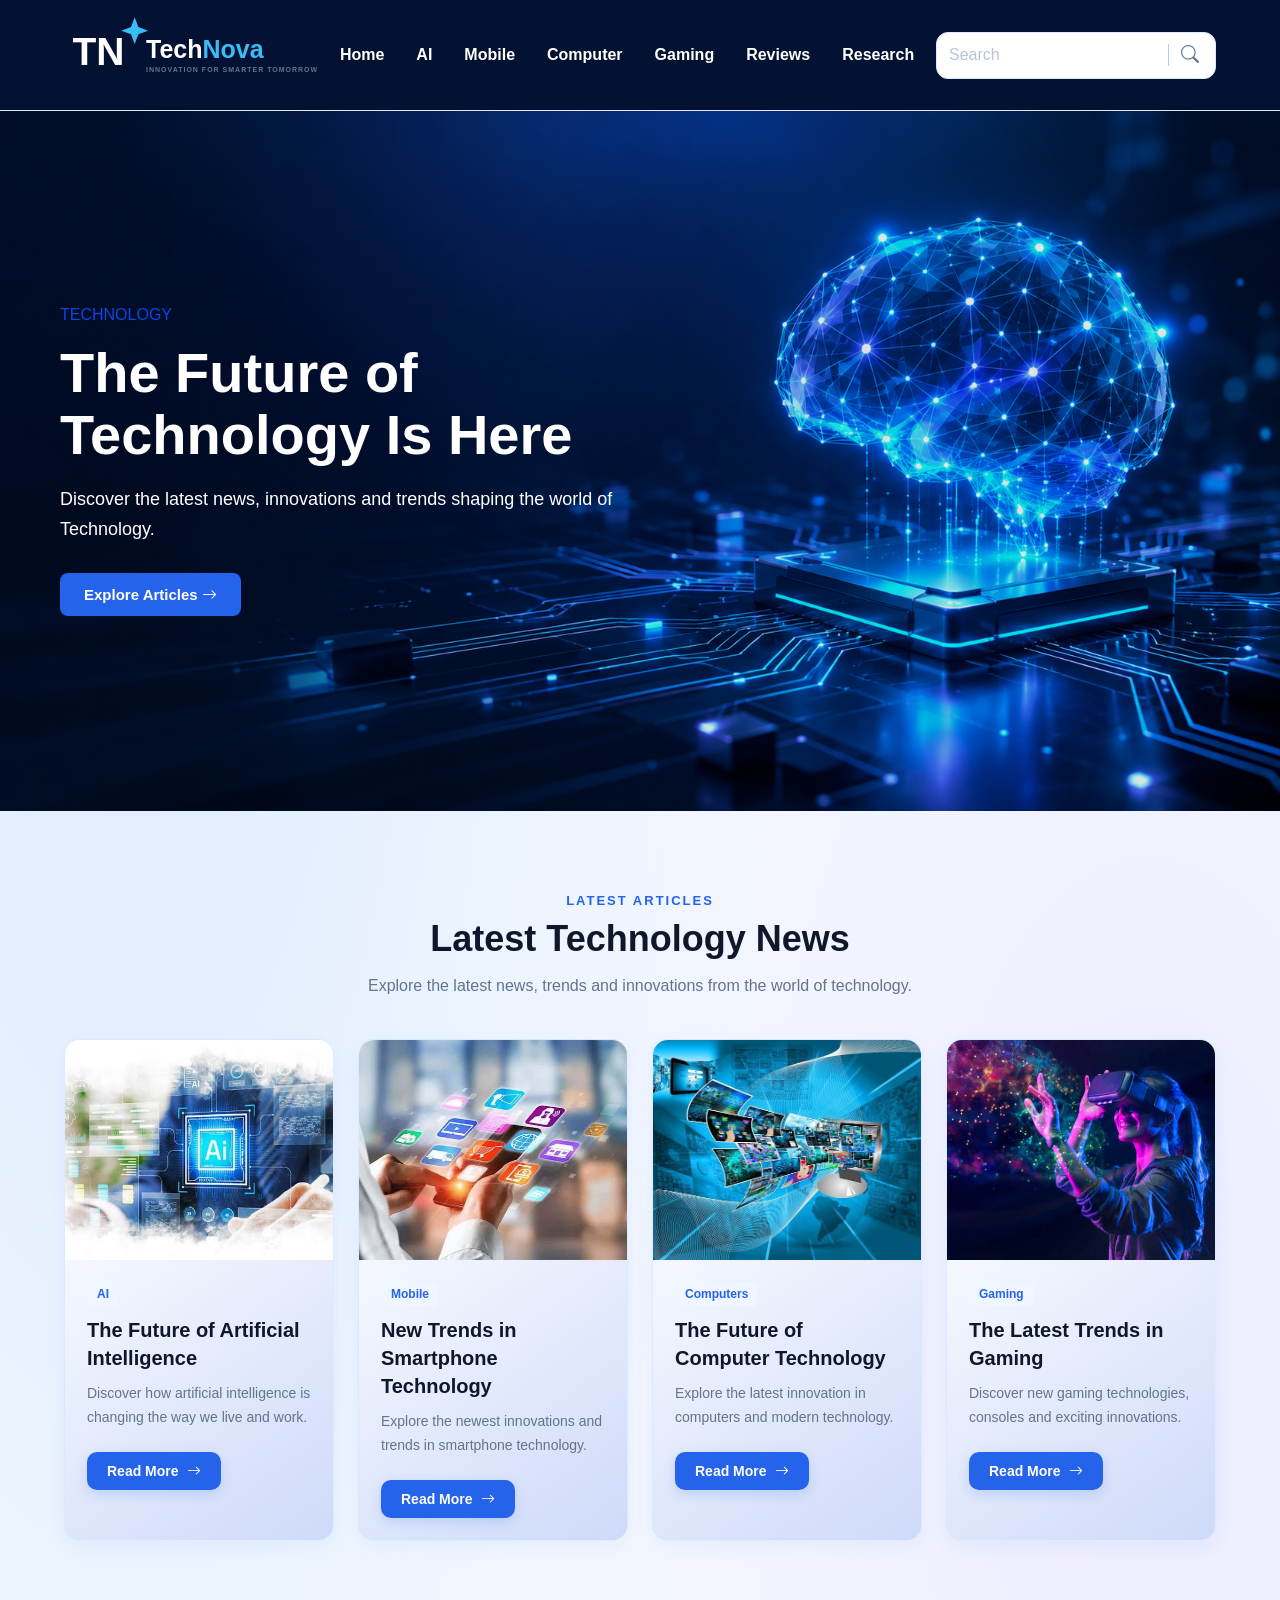
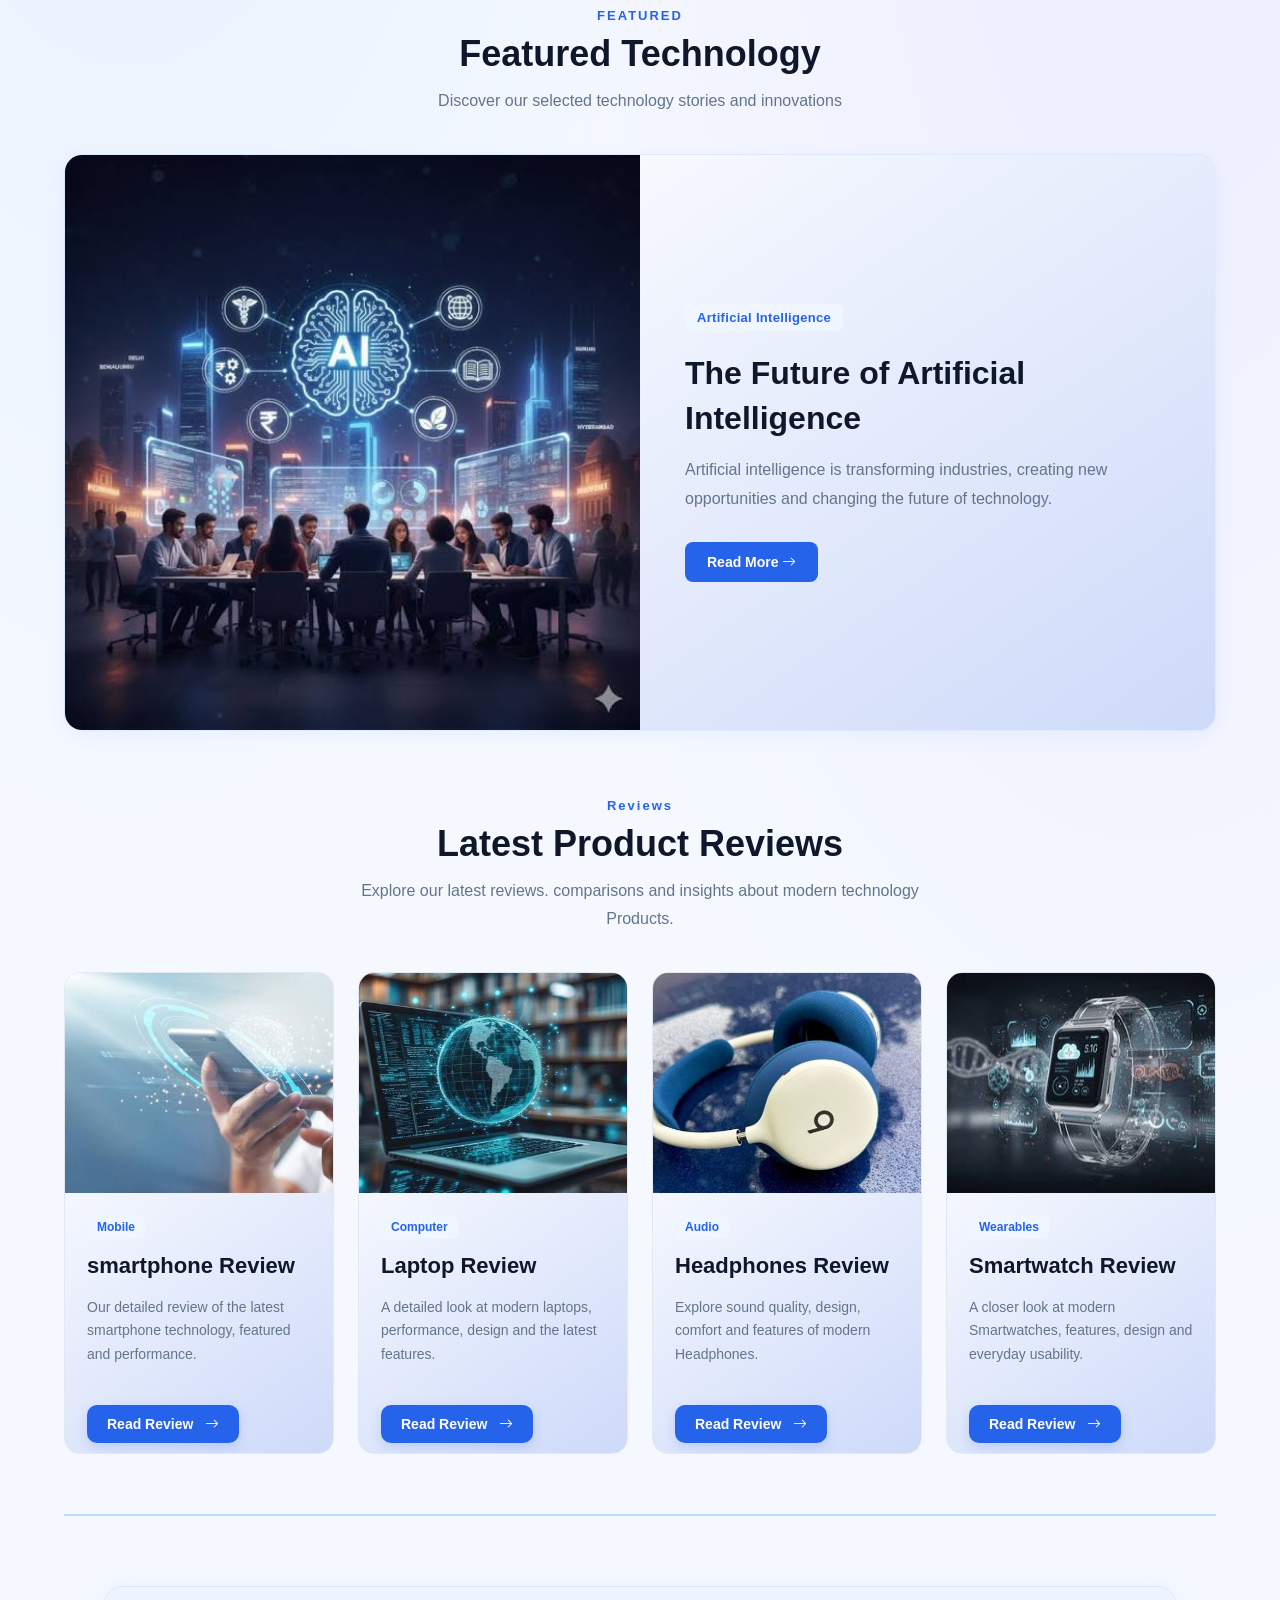
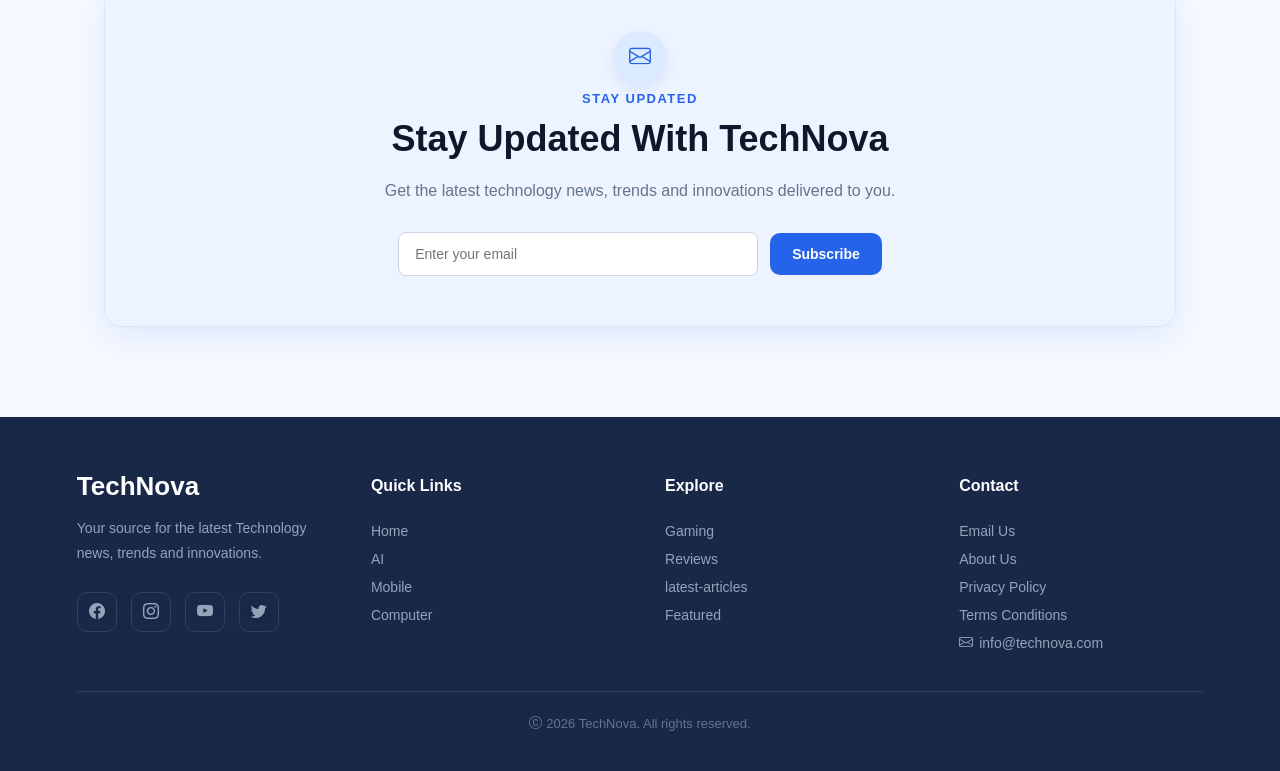
==== commit 5ccbc2cd: "update" ====
--- a/index.html
+++ b/index.html
@@ -10,7 +10,7 @@
 </head>
 <body>
     <header>
-        <!-- <div class="logo">TechNova</div> -->
+        
          <a href="index.html" class="logo">
 
             <span class="logo-icon">
@@ -21,13 +21,12 @@
                         </linearGradient>
                     </defs>
 
-                    <!-- <path d="M8 42 c17 56, 39 55, 51 33" fill="none" stroke="url(#logoGlow)" stroke-width="3" stroke-linecap="round"/>
-                    <path d="M9 22 L9 12 L43 12" fill="none" stroke="#38bdf8" stroke-width="2.5" stroke-linecap="round"/> -->
+                    
 
                     <text x="7" y="40" font-size="32" font-weight="800" font-family="Arial, sans-serif" fill="#ffffff">TN</text>
 
                     <path d="M58 1 L61 9 L69 12 L61 15 L58 23 L55 15 L47 12 L55 9 Z" fill="url(#logoGlow)"/>
-                    <!-- <circle cx="16" cy="51" r="2" fill="#38bdf8"/> -->
+                    
                 </svg>
             </span>
 
@@ -40,6 +39,11 @@
                 <span class="logo-slogan">INNOVATION FOR SMARTER TOMORROW</span>
             </span>
          </a>
+
+         <button class="mobile-menu-toggle" id="mobileMenuToggle" type="button" aria-label="Open navigation menu" aria-expanded="false">
+            <i class="bi bi-first"></i>
+
+         </button>
 
         <nav>
             <a href="index.html">Home</a>
@@ -312,15 +316,7 @@
                         <p>
                             Our detailed review of the latest smartphone technology, featured and performance.
                         </p>
-                        <!-- <div class="review-rating">
-                            <i class="bi bi-star-fill"></i>
-                            <i class="bi bi-star-fill"></i>
-                            <i class="bi bi-star-fill"></i>
-                            <i class="bi bi-star-fill"></i>
-                            <i class="bi bi-star-fill"></i>
-                            <span>4.8 / 5</span>
-
-                        </div> -->
+                        
 
 
                         <a href="smartphone-review.html" class="review-btn">Read Review <i class="bi bi-arrow-right"></i></a>
@@ -341,15 +337,7 @@
                         <p>
                             A detailed look at modern laptops, performance, design and the latest features.
                         </p>
-                        <!-- <div class="review-rating">
-                            <i class="bi bi-star-fill"></i>
-                            <i class="bi bi-star-fill"></i>
-                            <i class="bi bi-star-fill"></i>
-                            <i class="bi bi-star-fill"></i>
-                            <i class="bi bi-star-half"></i>
-                            <span>4.6 / 5</span>
-
-                        </div> -->
+                        
                         <a href="computer-review.html" class="review-btn">Read Review <i class="bi bi-arrow-right"></i></a>
 
                     </div>
@@ -368,15 +356,7 @@
                         <p>
                             Explore sound quality, design, comfort and features of modern Headphones.
                         </p>
-                        <!-- <div class="review-rating">
-                            <i class="bi bi-star-fill"></i>
-                            <i class="bi bi-star-fill"></i>
-                            <i class="bi bi-star-fill"></i>
-                            <i class="bi bi-star-fill"></i>
-                            <i class="bi bi-star-fill"></i>
-                            <span>4.7 / 5</span>
-
-                        </div> -->
+                        
                         <a href="#" class="review-btn">Read Review <i class="bi bi-arrow-right"></i></a>
 
                     </div>
@@ -396,15 +376,7 @@
                         <p>
                             A closer look at modern Smartwatches, features, design and everyday usability.
                         </p>
-                        <!-- <div class="review-rating">
-                            <i class="bi bi-star-fill"></i>
-                            <i class="bi bi-star-fill"></i>
-                            <i class="bi bi-star-fill"></i>
-                            <i class="bi bi-star-fill"></i>
-                            <i class="bi bi-star-half"></i>
-                            <span>4.4 / 5</span>
-
-                        </div> -->
+                        
                         <a href="#" class="review-btn">Read Review <i class="bi bi-arrow-right"></i></a>
 
                     </div>
@@ -512,5 +484,6 @@
 
     <script src="js/search.js"></script>
     <script src="js/newsletter.js"></script>
+    <script src="js/index.js"></script>
 </body>
 </html>
--- a/css/style.css
+++ b/css/style.css
@@ -490,155 +490,153 @@
     left: 65%;
     transform: translate(-50%, -50%);
 }
-/* 
-.brain-lines {
-    position: absolute;
-    inset: 0;
-    pointer-events: none;
-    z-index: 10;
-}
-
-.line {
-    position: absolute;
-    height: 0.5px;
-    background-color: rgba(125, 211, 252, 0.9);
-    transform-origin: left center;
-    opacity: 0;
-    transition: opacity 0.6s ease, box-shadow 0.6s ease;
-    box-shadow: 0 0 4px rgba(125, 211, 252, 0.9), 0 0 10px rgba(37, 99, 235, 0.7);
-}
-
-.line-ai {
-    top: 175px;
-    left: 650px;
-    width: 120px; 
-    transform: rotate(-25deg) translateX(5px);
-    box-shadow: 0 0 4px rgba(125, 211, 252, 0.9), 0 0 10px rgba(37, 99, 235, 0.6);
-    background: linear-gradient(90deg, rgba(125, 211, 252, 0.3), rgba(125,211, 252, 1), rgba(125, 211, 252, 0.4));
-}
-
-
-
-.line-mobile {
-    top: 230px;
-    left: 700px;
-    width: 90px;
-    transform: rotate(-5deg);
-}
-
-.line-computer {
-    top: 300px;
-    left: 710px;
-    width: 90px;
-    transform: rotate(10deg);
-}
-
-.line-gaming {
-    top: 360px;
-    left: 680px;
-    width: 90px;
-    transform: rotate(25deg);
-}
-
-.line-reviews {
-    top: 300px;
-    left: 620px;
-    width: 80px;
-    transform: rotate(200deg);
-}
-
-.line-mobile, .line-computer, .line-gaming, .line-reviews {
-    background-color: rgba(125, 211, 252, 0.9);
-    box-shadow: 0 0 4px rgba(125, 211, 252, 0.9), 0 0 10px rgba(37, 99, 235, 0.6);
-}
-
-.line-ai::after {
-    content: "";
-    position: absolute;
-    right: 0;
-    top: 50%;
-    width: 4px;
-    height: 4px;
-    box-shadow: 0 0 5px #ffffff, 0 0 12px rgba(125, 211, 252, 1);
-    border-radius: 50%;
-    background-color: #ffffff;
-    transform: translateY(-50);
-}
-
-
-
-
-
-.hero:has(.brain-trigger:hover) .line {
-    opacity: 1;
-    
-} */
-
-/* .brain-connections {
-    position: absolute;
-    inset: 0;
-    width: 100%;
-    height: 100%;
-    pointer-events: none;
-    z-index: 9;
-}
-
-.connection-ai {
-    stroke: #38bdf8;
-    stroke-width: 1.5;
-    opacity: 1;
-    filter: drop-shadow(0 0 4px #38bdf8);
-    transition: opacity 0.5s ease;
-
-}
-
-
-.hero:has(.brain-tigger:hover) .connection-ai {
-    opacity: 1;
-} */
+
+
 
 @media (max-width: 768px) {
+
+    /* Header */
+    header {
+        display: grid;
+        grid-template-columns: 1fr auto;
+        align-items: center;
+        gap: 12px;
+        width: 100%;
+        padding: 12px 4%;
+        box-sizing: border-box;
+    }
+
+    .logo {
+        grid-column: 1;
+        grid-row: 1;
+        min-width: 0;
+        gap: 2px;
+    }
+
+    .logo-icon,
+    .logo-icon svg {
+        width: 48px;
+        height: 48px;
+    }
+
+    .logo-name {
+        font-size: 18px;
+    }
+
+    .logo-slogan {
+        font-size: 5px;
+        letter-spacing: 0.3px;
+    }
+
+    /* Hamburger Button */
+    .mobile-menu-toggle {
+        display: flex !important;
+        grid-column: 2;
+        grid-row: 1;
+        justify-self: end;
+    }
+
+    /* Search */
+    .header-actions {
+        grid-column: 1 / -1;
+        grid-row: 2;
+        width: 100%;
+        min-width: 0;
+        padding: 7px 8px;
+        box-sizing: border-box;
+        position: relative;
+        z-index: 10;
+    }
+
+    .search-content {
+        width: 100%;
+        min-width: 0;
+    }
+
+    .search-content input {
+        font-size: 12px;
+        min-width: 0;
+    }
+
+    #searchResults {
+        width: 100%;
+        box-sizing: border-box;
+    }
+
+    /* Navigation */
+    header nav {
+        display: none;
+        grid-column: 1 / -1;
+        grid-row: 3;
+        width: 100%;
+        flex-direction: column;
+        align-items: stretch;
+        gap: 0;
+        background: #031232;
+        border-top: 1px solid #334155;
+        padding: 8px 0;
+        position: relative;
+        z-index: 20;
+    }
+
+    header nav.active {
+        display: flex;
+    }
+
+    header nav > a,
+    header nav > .nav-dropdown > .nav-link {
+        display: block;
+        width: 100%;
+        padding: 12px 16px;
+        box-sizing: border-box;
+        text-align: left;
+        font-size: 14px;
+    }
+
+    .dropdown-menu {
+        min-width: 200px;
+        max-width: calc(100vw - 24px);
+        z-index: 20;
+    }
+
+    .dropdown-menu a {
+        font-size: 13px;
+    }
+
+    /* Hero */
     .hero {
         width: 100%;
         min-height: 550px;
         padding: 35px 25px;
+        background-size: cover;
+        background-position: center;
+        background-repeat: no-repeat;
     }
 
     .hero-content h1 {
         font-size: 38px;
-
     }
 
     .hero-content p {
         font-size: 16px;
     }
-
-    .header {
-        flex-wrap: wrap;
-        gap: 12px;
-        padding: 12px 4%;
-    }
-
-    .logo-icon, .logo-icon svg {
-        width: 55px;
-        height: 55px;
-    }
-    .logo-name {
-        font-size: 21px;
-    }
-    .logo-slogan {
-        font-size: 6px;
-        left: 0.5px;
-    }
-    nav {
-        width: 100%;
-        flex-wrap: wrap;
-        justify-content: center;
-        gap: 14px;
-    }
-    nav a {
-        font-size: 14px;
-    }
+}
+
+
+
+
+.mobile-menu-toggle {
+    display: none;
+    align-items: center;
+    justify-content: center;
+    width: 42px;
+    height: 42px;
+    border: 1px solid #334155;
+    border-radius: 8px;
+    background: transparent;
+    color: #ffffff;
+    font-size: 27px;
+    cursor: pointer;
 }
 /* بخش کارت های خبری */
 .latest-articles {
@@ -803,26 +801,66 @@
     }
 
     /* featured */
+    .featured-card {
+        display: flex;
+        flex-direction: row;
+        align-items: flex-start;
+        width: 100%;
+    }
 
     
     .featured-image {
-        width: 100%;
+        width: 40%;
         height: 220px;
-        flex: 0 0 220px;
+        flex: 0 0 40%;
+        min-width: 0;
+        align-self: flex-start;
 
     }
     .featured-image img {
-        width: 100%;
-        height: 100%;
+        display: block;
+        width: 100%;
+        height: 220px;
         object-fit: cover;
     }
     .featured-content {
-        width: 100%;
-        flex: 0 0 100%;
-        padding: 25px;
-        display: block;
-        min-height: auto;
+        width: 68%;
+        flex: 1 1 68%;
+        min-width: 0;
+        flex-direction: column;
+        box-sizing: border-box;
+        padding: 14px 16px;
+        box-sizing: border-box;
+        display: flex;
+        align-items: flex-start;
+        justify-content: center;
         
+    }
+
+    .featured-content h3 {
+        width: 100%;
+        font-size: 17px;
+        line-height: 1.4;
+        margin: 10px 0;
+        overflow-wrap: break-word;
+        text-align: left;
+    }
+
+    .featured-content p {
+        width: 100%;
+        font-size: 12px;
+        line-height: 1.5;
+        margin-bottom: 14px;
+    }
+
+    .featured-category {
+        font-size: 11px;
+        padding: 5px 7px;
+    }
+
+    .featured-btn {
+        padding: 9px 12px;
+        font-size: 12px;
     }
 }
 
@@ -979,7 +1017,7 @@
 
 .review-content {
     padding: 22px;
-    height: 320px;
+    height: 260px;
     display: flex;
     flex-direction: column;
     position: relative;
@@ -1048,26 +1086,7 @@
     margin-left: 8px;
 }
 
-.review-rating {
-    display: flex;
-    align-items: center;
-    gap: 5px;
-    position: absolute;
-    bottom: 75px;
-    left: 22px;
-}
-
-.review-rating i {
-    color: #f59e0b;
-    font-size: 16px;
-}
-
-.review-rating span {
-    margin-left: 8px;
-    color: #64748b;
-    font-size: 14px;
-    font-weight: 600;
-}
+
 
 /* Newsletter */
 .newsletter-section {
@@ -1325,5 +1344,179 @@
     margin-right: 6px;
 }
 
-
-
+@media (max-width: 768px) {
+    .footer {
+        padding: 40px 6% 25px;
+    }
+
+    .footer-content {
+        flex-direction: column;
+        gap: 35px;
+
+    }
+
+    .footer-about {
+        max-width: 100%;
+    }
+
+    .footer-about h3 {
+        font-size: 23px;
+
+    }
+    .footer-about p {
+        font-size: 13px;
+    }
+
+    .footer-links h4 {
+        font-size: 15px;
+        margin-bottom: 12px;
+    }
+
+    .footer-links a {
+        font-size: 13px;
+    }
+
+    .footer-socials a {
+        width: 36px;
+        height: 36px;
+    }
+
+    .footer-bottom p {
+        font-size: 12px;
+    }
+}
+
+/* ریسپتنسیف بخش featured */
+@media (max-width: 768px) {
+    .featured-card {
+        flex-direction: row;
+        align-items: flex-start;
+    }
+
+    .featured-image {
+        flex: 0 0 40%;
+        width: 40%;
+        height: 220px;
+    }
+
+    .featured-image img {
+        width: 100%;
+        height: 220px;
+        object-fit: cover;
+    }
+
+    .featured-content {
+        flex: 1;
+        width: 60%;
+        min-width: 0;
+        padding: 12px;
+        box-sizing: border-box;
+        align-self: flex-start;
+        margin-top: 0;
+        justify-content: flex-start;
+    }
+
+    .featured-content h3 {
+        font-size: 17px !important;
+        line-height: 1.4;
+        width: 100%;
+        margin: 10px 0;
+        overflow-wrap: normal;
+        word-break: normal;
+    }
+
+    .featured-btn {
+        display: inline-block;
+        align-items: center;
+        justify-content: center;
+        gap: 6px;
+        padding: 9px 12px;
+        font-size: 12px;
+        white-space: nowrap;
+        max-width: 100%;
+        box-sizing: border-box;
+    }
+
+    .featured-content p {
+        width: 100%;
+        max-width: 100%;
+        font-size: 12px;
+        line-height: 1.6;
+        margin: 8px 0 14px;
+        overflow-wrap: break-word;
+        box-sizing: border-box;
+    }
+}
+
+
+/* ریسپانسیف بخش reviews */
+@media (max-width: 768px) {
+    .reviews-card {
+        flex-direction: column;
+        gap: 20px;
+    }
+    .review-card {
+        width: 100%;
+        flex: none;
+    }
+
+    .review-image {
+        height: 180px;
+    }
+
+    .review-content {
+        height: auto;
+        min-height: 0;
+        padding: 18px;
+        box-sizing: border-box;
+    }
+
+    .review-btn {
+        position: static;
+        margin-top: 12px;
+        padding: 9px 14px;
+        font-size: 12px;
+        width: fit-content;
+        
+    }
+
+    .review-content h3 {
+        font-size: 19px;
+        line-height: 1.4;
+        margin-bottom: 10px;
+    }
+
+    .review-content p {
+        font-size: 13px;
+        line-height: 1.6;
+        margin-bottom: 15px;
+    }
+}
+
+/* رسپانسیف بخش newsletter */
+@media (max-width: 768px) {
+    .newsletter-content {
+        padding: 35px 18px;
+    }
+
+    .newsletter-form {
+        flex-direction: column;
+        width: 100%;
+        gap: 12px;
+    }
+
+    .newsletter-form input {
+        width: 100%;
+        max-width: 100%;
+        box-sizing: border-box;
+    }
+
+    .newsletter-form button {
+        width: 100%;
+        box-sizing: border-box;
+    }
+}
+
+
+
+
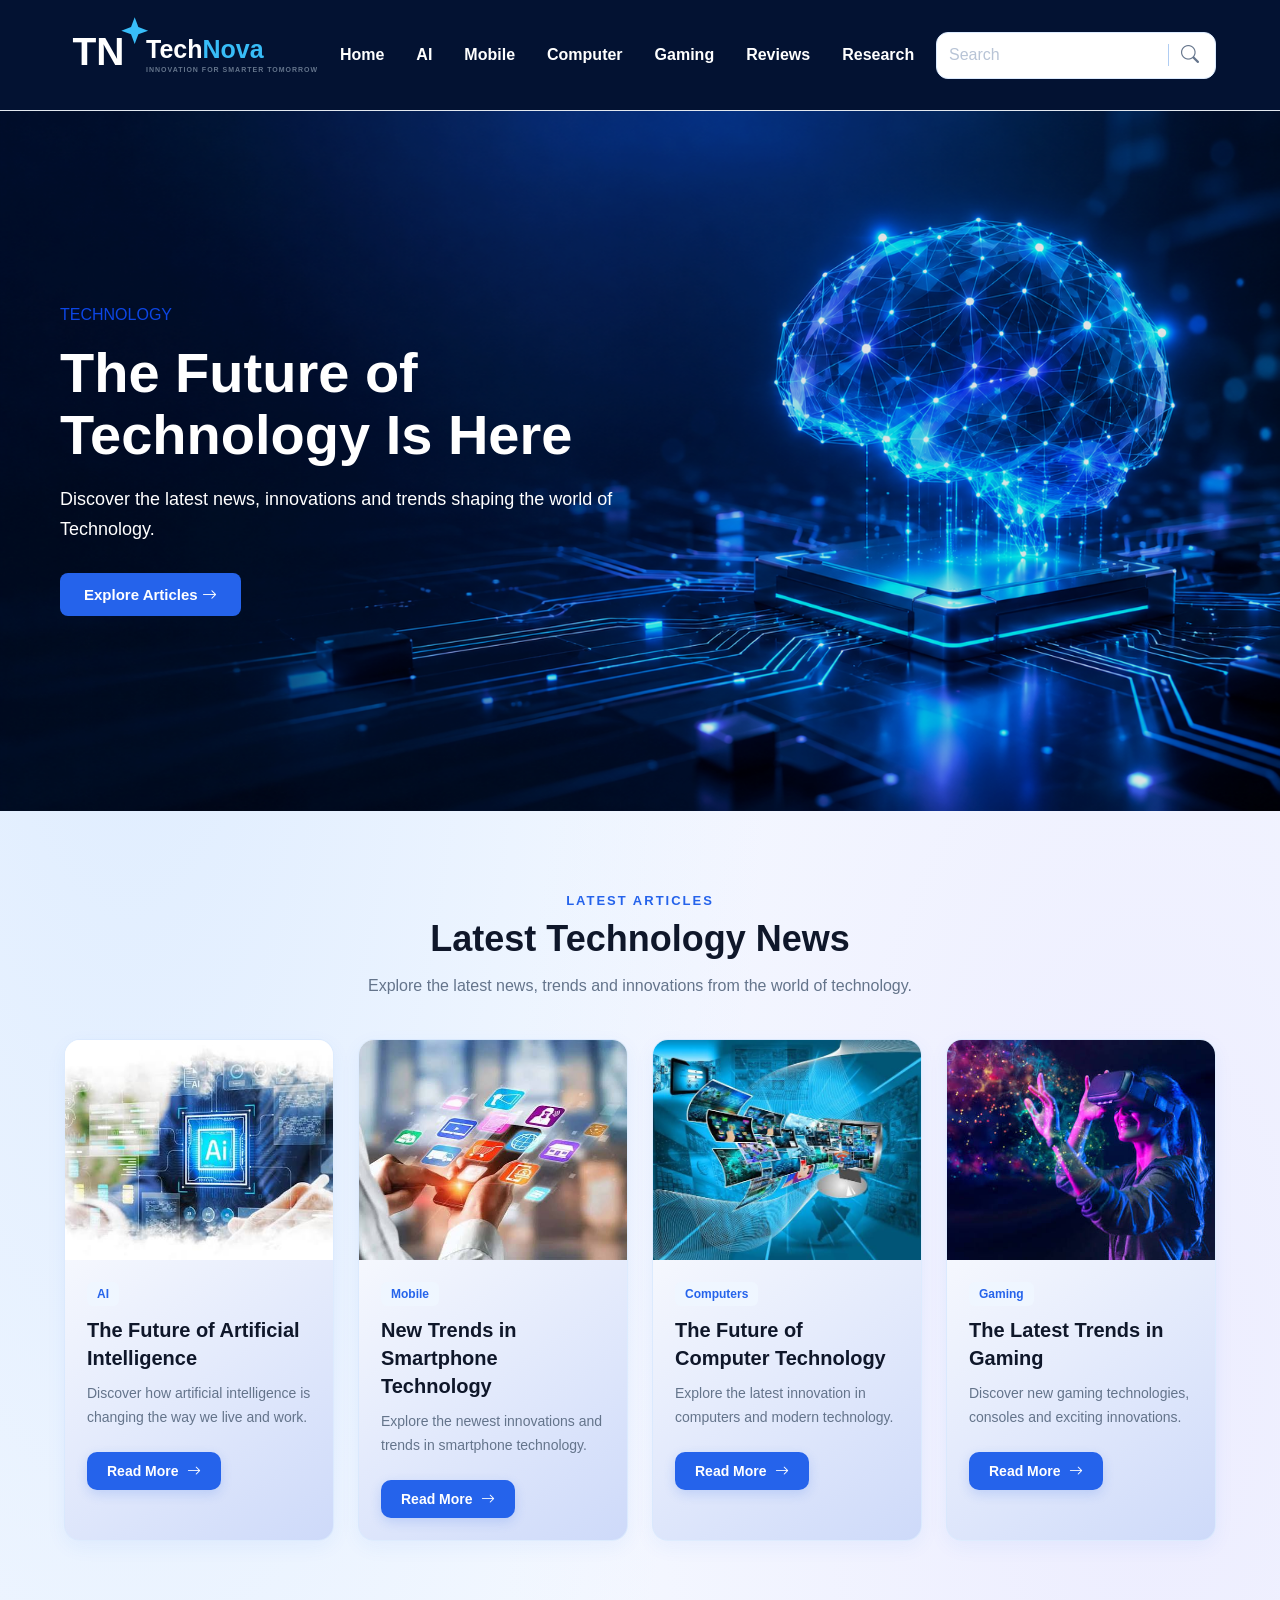
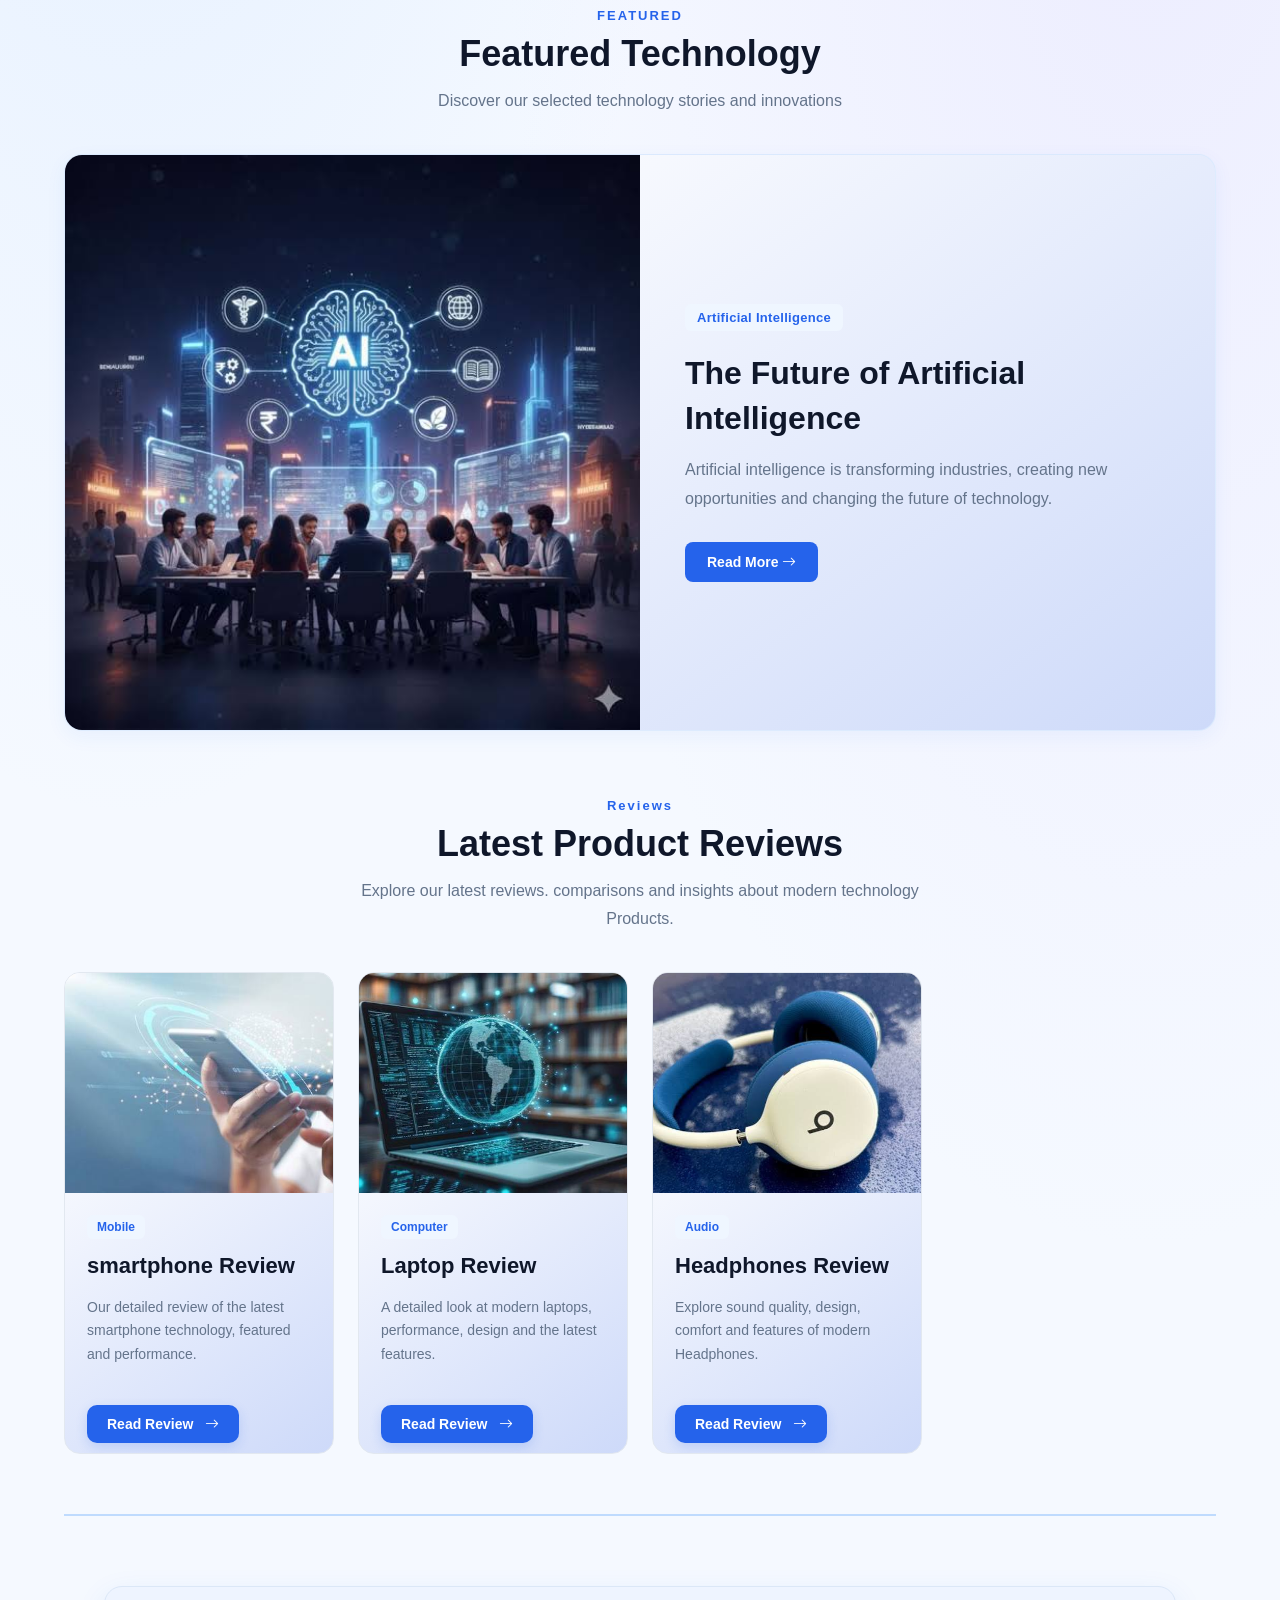
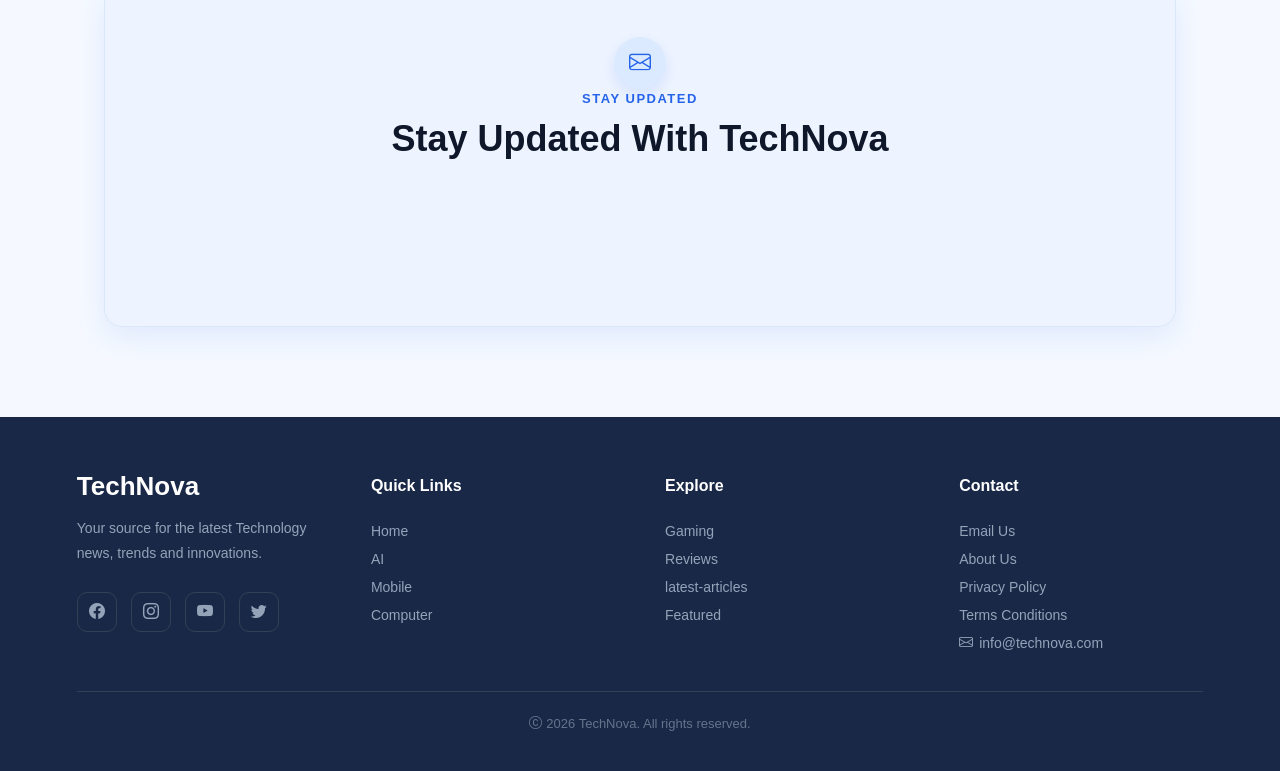
==== commit c6c3e7be: "update" ====
--- a/index.html
+++ b/index.html
@@ -132,7 +132,7 @@
                     Discover the latest news, innovations and trends shaping the world of Technology.
                 </p>
 
-                <a href="#" class="hero-btn">Explore Articles <i class="bi bi-arrow-right"></i></a>
+                <a href="research.html" class="hero-btn">Explore Articles <i class="bi bi-arrow-right"></i></a>
 
             </div>
 
@@ -146,38 +146,51 @@
 
                 </div>
 
-                <!-- <div class="brain-lines">
-                    <span class="line line-ai"></span>                    
-                    <span class="line line-mobile"></span>
-                    <span class="line line-computer"></span>
-                    <span class="line line-gaming"></span>
-                    <span class="line line-reviews"></span>
-
-                </div> -->
-                <span class="hero-icon icon-ai">
+                
+                <!-- <span class="hero-icon icon-ai">
                     <i class="bi bi-robot"></i>
                     <span class="icon-label">AI</span>
-                </span>
-
-                <span class="hero-icon icon-mobile">
+                </span> -->
+                <a href="ai-details.html" class="hero-icon icon-ai">
+                    <i class="bi bi-robot"></i>
+                    <span class="icon-label">AI</span>
+                </a>
+
+                <!-- <span class="hero-icon icon-mobile">
                     <i class="bi bi-phone"></i>
                     <span class="icon-label">Mobile</span>
-                </span>
-
-                <span class="hero-icon icon-computer">
+                </span> -->
+                <a href="mobile-details.html" class="hero-icon icon-mobile">
+                    <i class="bi bi-phone"></i>
+                    <span class="icon-label">Mobile</span>
+                </a>
+
+                <!-- <span class="hero-icon icon-computer">
                     <i class="bi bi-laptop"></i>
                     <span class="icon-label">Computer</span>
-                </span>
-
-                <span class="hero-icon icon-gaming">
+                </span> -->
+                <a href="computer-details.html" class="hero-icon icon-computer">
+                    <i class="bi bi-laptop"></i>
+                    <span class="icon-label">Computer</span>
+                </a>
+
+                <!-- <span class="hero-icon icon-gaming">
                     <i class="bi bi-controller"></i>
                     <span class="icon-label">Gaming</span>
-                </span>
-
-                <span class="hero-icon icon-reviews">
+                </span> -->
+                <a href="gaming-details.html" class="hero-icon icon-gaming">
+                    <i class="bi bi-controller"></i>
+                    <span class="icon-label">Gaming</span>
+                </a>
+
+                <!-- <span class="hero-icon icon-reviews">
                     <i class="bi bi-star"></i>
                     <span class="icon-label">Reviews</span>
-                </span>
+                </span> -->
+                <a href="index.html#reviews" class="hero-icon icon-reviews">
+                    <i class="bi bi-star"></i>
+                    <span class="icon-label">Reviews</span>
+                </a>
 
             </div>
 
@@ -283,7 +296,7 @@
                     Artificial intelligence is transforming industries, creating new opportunities and changing the future of technology.
                 </p>
 
-                <a href="#" class="featured-btn">Read More <i class="bi bi-arrow-right"></i></a>
+                <a href="featured-ai-article.html" class="featured-btn">Read More <i class="bi bi-arrow-right"></i></a>
 
             </div>
 
@@ -293,7 +306,7 @@
 
         <!-- بخش 5 -->
 
-        <section class="reviews-section">
+        <section class="reviews-section" id="reviews">
             <div class="section-heading">
                 <span>Reviews</span>
                 <h2>Latest Product Reviews</h2>
@@ -484,6 +497,6 @@
 
     <script src="js/search.js"></script>
     <script src="js/newsletter.js"></script>
-    <script src="js/index.js"></script>
+    <script src="js/index.js" defer></script>
 </body>
 </html>
--- a/css/style.css
+++ b/css/style.css
@@ -424,6 +424,11 @@
     transition: 0.4s ease;
 }
 
+.hero.icons-visible .hero-icon {
+    opacity: 1;
+    pointer-events: auto;
+}
+
 .icon-label {
     position: absolute;
     top: 100%;
@@ -439,23 +444,38 @@
     transform: scale(1);
 }
 
-.hero:has(.brain-trigger:hover) .icon-ai {
+/* .hero:has(.brain-trigger:hover, .hero-icon:hover) .icon-ai {
     transform: translate(-25px, -20px) scale(1);
 }
 
-.hero.hero:has(.brain-trigger:hover) .icon-mobile {
+.hero.hero:has(.brain-trigger:hover, .hero-icon:hover) .icon-mobile {
     transform: translate(25px, -15px) scale(1);
 }
 
-.hero.hero:has(.brain-trigger:hover) .icon-computer {
+.hero.hero:has(.brain-trigger:hover, .hero-icon:hover) .icon-computer {
     transform: translate(30px, 10px) scale(1);
 }
 
-.hero.hero:has(.brain-trigger:hover) .icon-gaming {
+.hero.hero:has(.brain-trigger:hover, .hero-icon:hover) .icon-gaming {
     transform: translate(20px, 25px) scale(1);
 }
 
-.hero.hero:has(.brain-trigger:hover) .icon-reviews {
+.hero.hero:has(.brain-trigger:hover, hero-icon:hover) .icon-reviews {
+    transform: translate(-25px, 20px) scale(1);
+} */
+.hero.icons-visible .icon-ai {
+    transform: translate(-25px, -20px) scale(1);
+} 
+
+.hero.icons-visible .icon-mobile {
+    transform: translate(25px, -15px) scale(1);
+}
+
+.hero.icons-visible .icon-computer {
+    transform: translate(30px, 10px) scale(1);
+}
+
+.hero.icons-visible .icon-reviews {
     transform: translate(-25px, 20px) scale(1);
 }
 
@@ -608,6 +628,7 @@
         width: 100%;
         min-height: 550px;
         padding: 35px 25px;
+        background-image: url("../images/hero/tech.mobile.png");
         background-size: cover;
         background-position: center;
         background-repeat: no-repeat;
@@ -1517,6 +1538,64 @@
     }
 }
 
-
-
-
+/* کارت های خبری انمیشن */
+.latest-articles .section-heading,
+.latest-articles .article-card  {
+    opacity: 0;
+    transform: translateY(30px);
+    transition: opacity 0.8s ease, transform 0.8s ease;
+}
+
+.latest-articles .article-card.show {
+    opacity: 1;
+    transform: translateY(0);
+}
+
+.latest-articles .section-heading.show {
+    opacity: 1;
+    transform: translateY(0);
+}
+
+/* انیمیشن بخشfeatured */
+.featured-section .section-heading,
+.featured-section .featured-card {
+    opacity: 0;
+    transform: translateY(30px);
+    transition: opacity 0.8s ease, transform 0.8s ease;
+}
+
+.featured-section .section-heading.show,
+.featured-section .featured-card.show {
+    opacity: 1;
+    transform: translateY(0);
+}
+
+/* بخش انیمیشن reviews  */
+.reviews-section .section-heading,
+.reviews-section .review-card {
+    opacity: 0;
+    transform: translateY(30px);
+    transition: opacity 0.8s ease, transform 0.8s ease;
+}
+
+.reviews-section .section-heading.show,
+.reviews-section .review-card.show {
+    opacity: 1;
+    transform: translateY(0);
+}
+
+/* انیمیشن بخش newsletter */
+.newsletter-content > * {
+    opacity: 0;
+    transform: translateY(25px);
+    transition: opacity 0.8s ease, transform 0.8s ease;
+}
+
+.newsletter-content > *.show {
+    opacity: 1;
+    transform: translateY(0);
+}
+
+
+
+
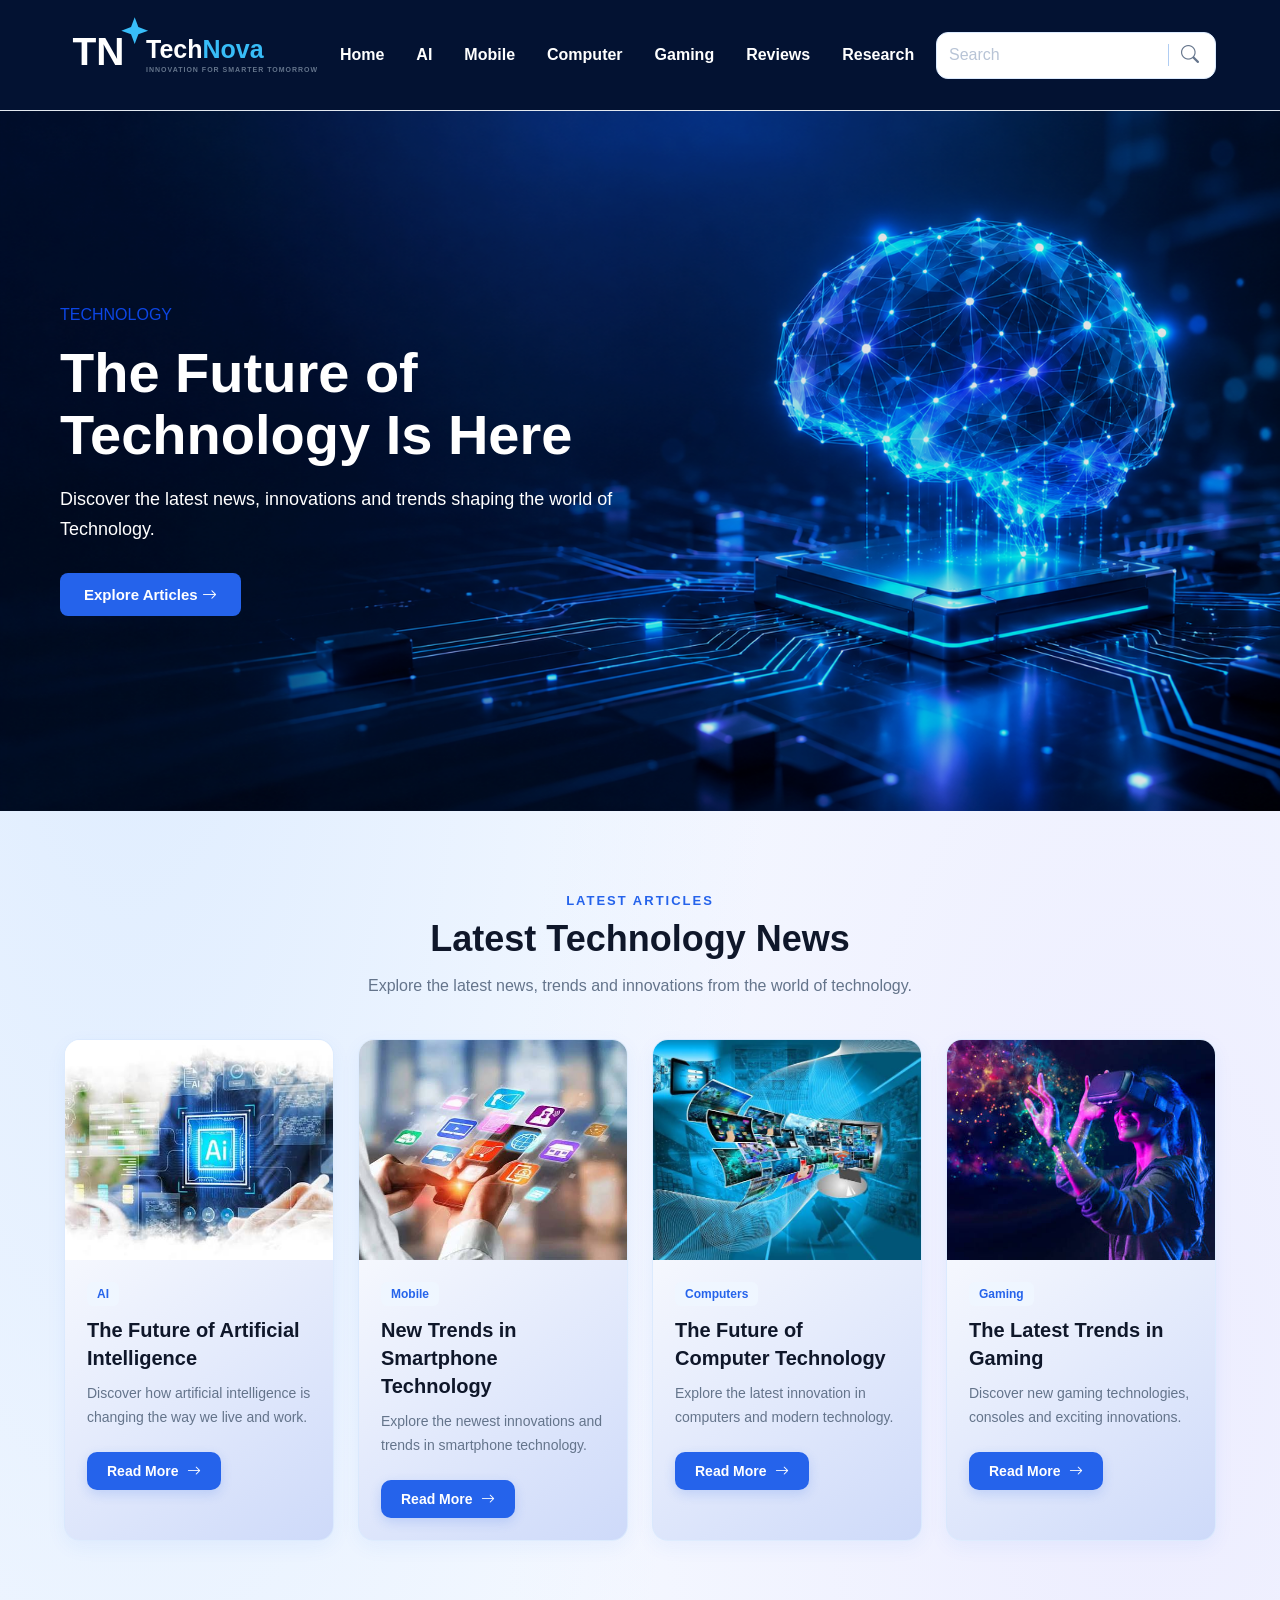
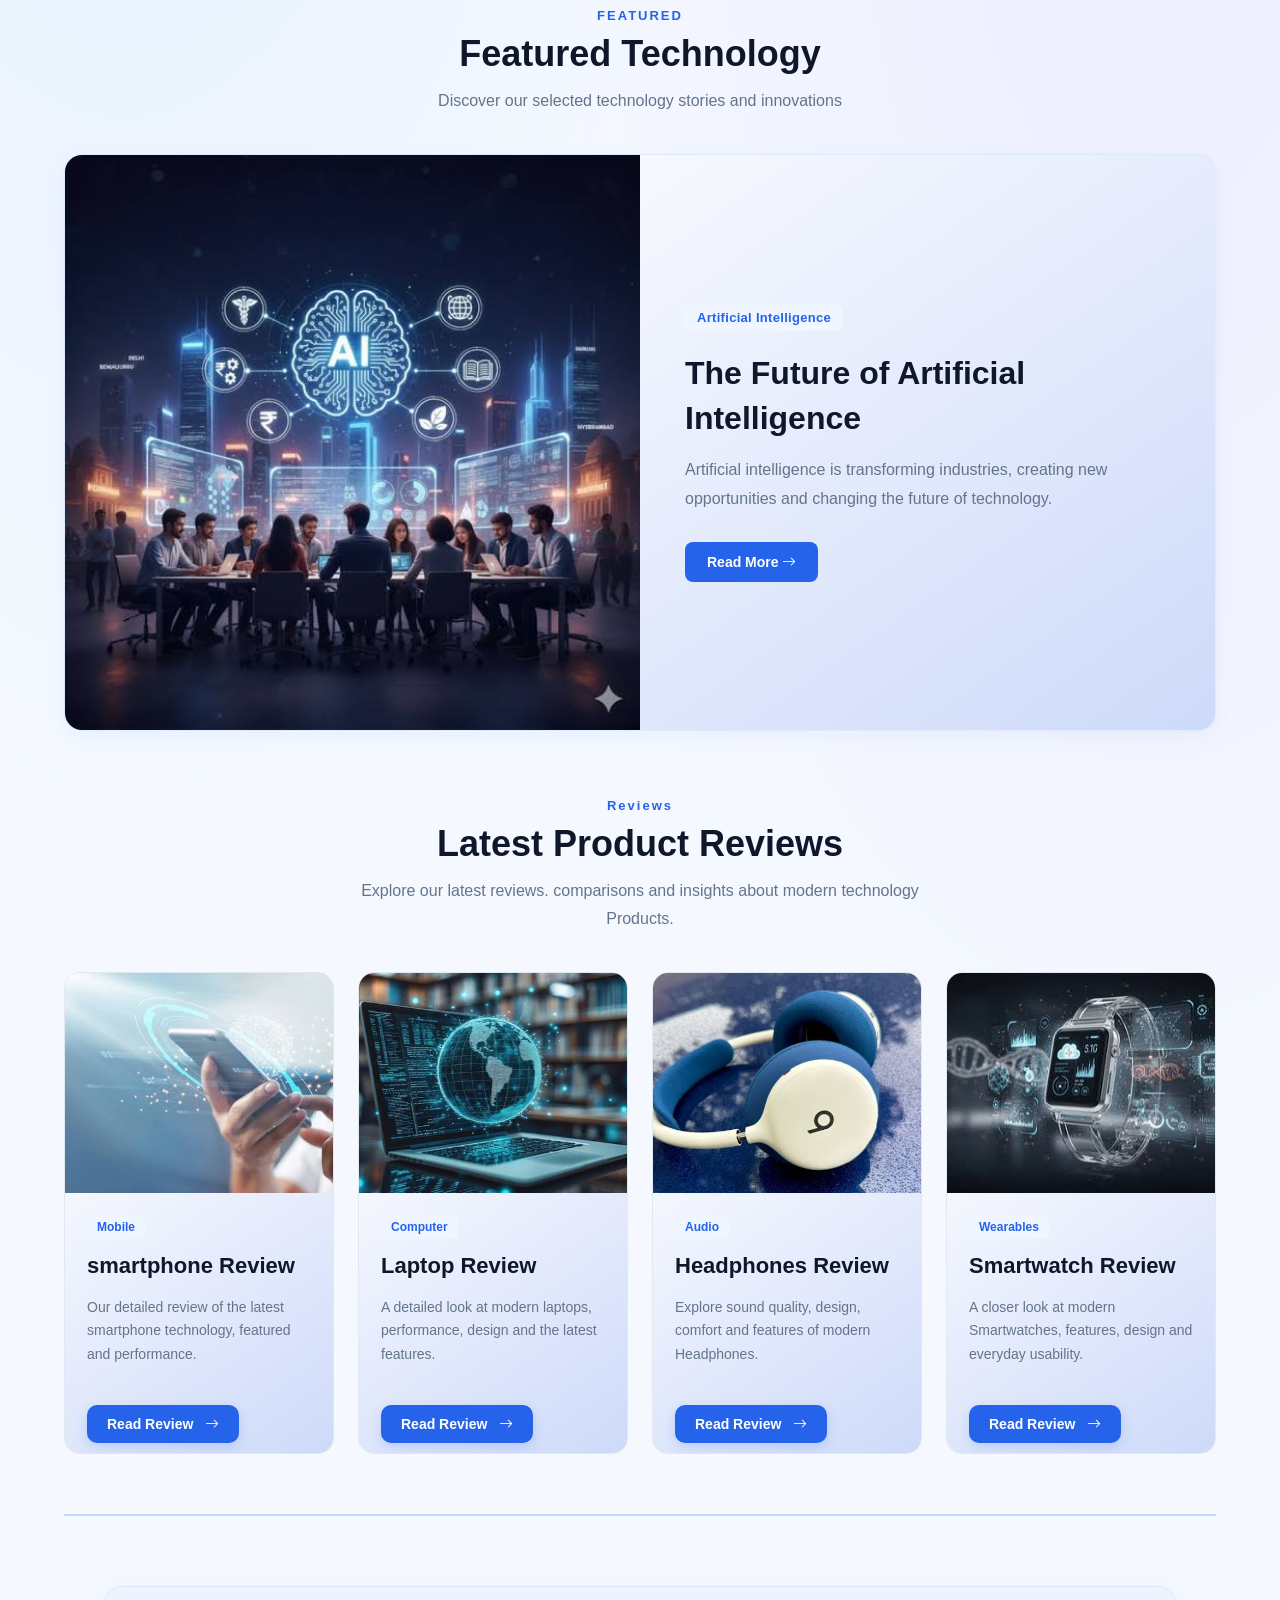
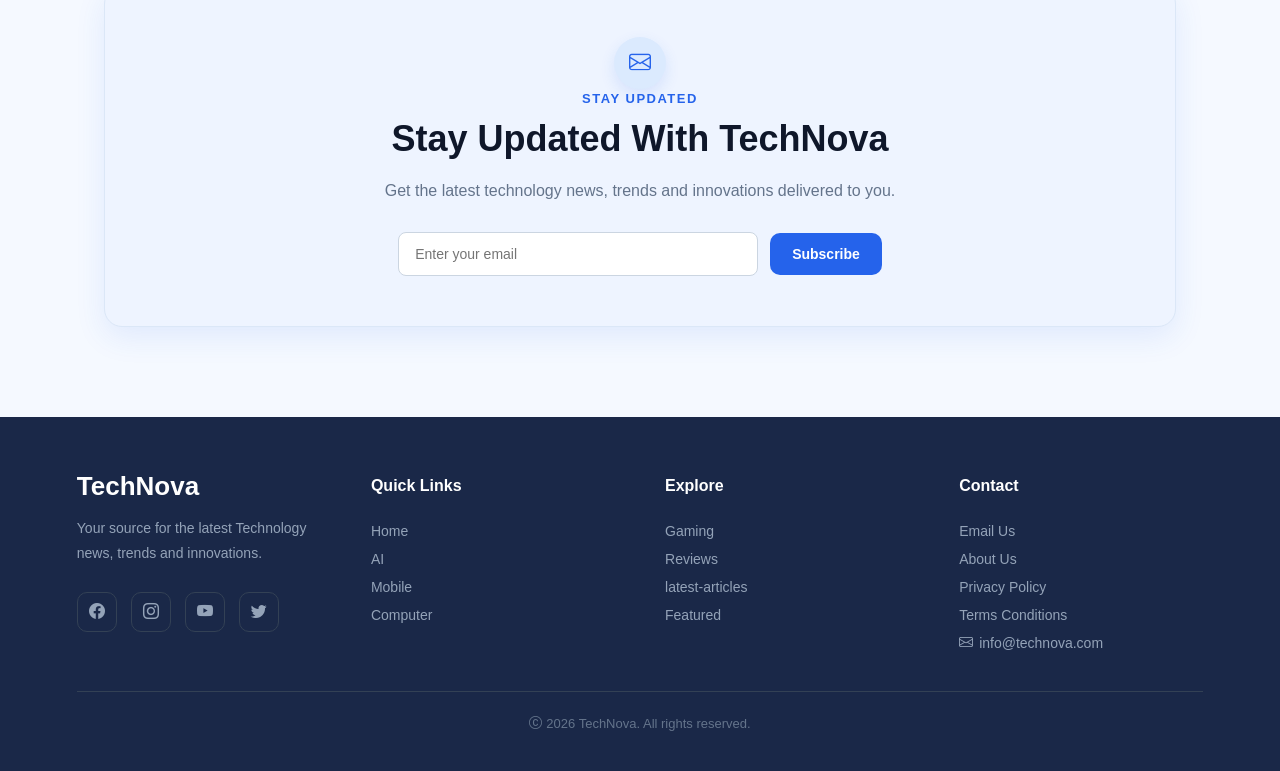
==== commit e5a11556: "update" ====
--- a/index.html
+++ b/index.html
@@ -95,7 +95,7 @@
                     <a href="smartphone-review.html">Smartphone Review</a>
                     <a href="computer-review.html">Computer Review</a>
                     <a href="headphones-review.html">Headphones Review</a>
-                    <a href="smartwatch-review">Smartwatch Review</a>
+                    <a href="smartwatch-review.html">Smartwatch Review</a>
 
                 </div>
 
@@ -370,7 +370,7 @@
                             Explore sound quality, design, comfort and features of modern Headphones.
                         </p>
                         
-                        <a href="#" class="review-btn">Read Review <i class="bi bi-arrow-right"></i></a>
+                        <a href="headphones-review.html" class="review-btn">Read Review <i class="bi bi-arrow-right"></i></a>
 
                     </div>
 
@@ -390,7 +390,7 @@
                             A closer look at modern Smartwatches, features, design and everyday usability.
                         </p>
                         
-                        <a href="#" class="review-btn">Read Review <i class="bi bi-arrow-right"></i></a>
+                        <a href="smartwatch-review.html" class="review-btn">Read Review <i class="bi bi-arrow-right"></i></a>
 
                     </div>
 
